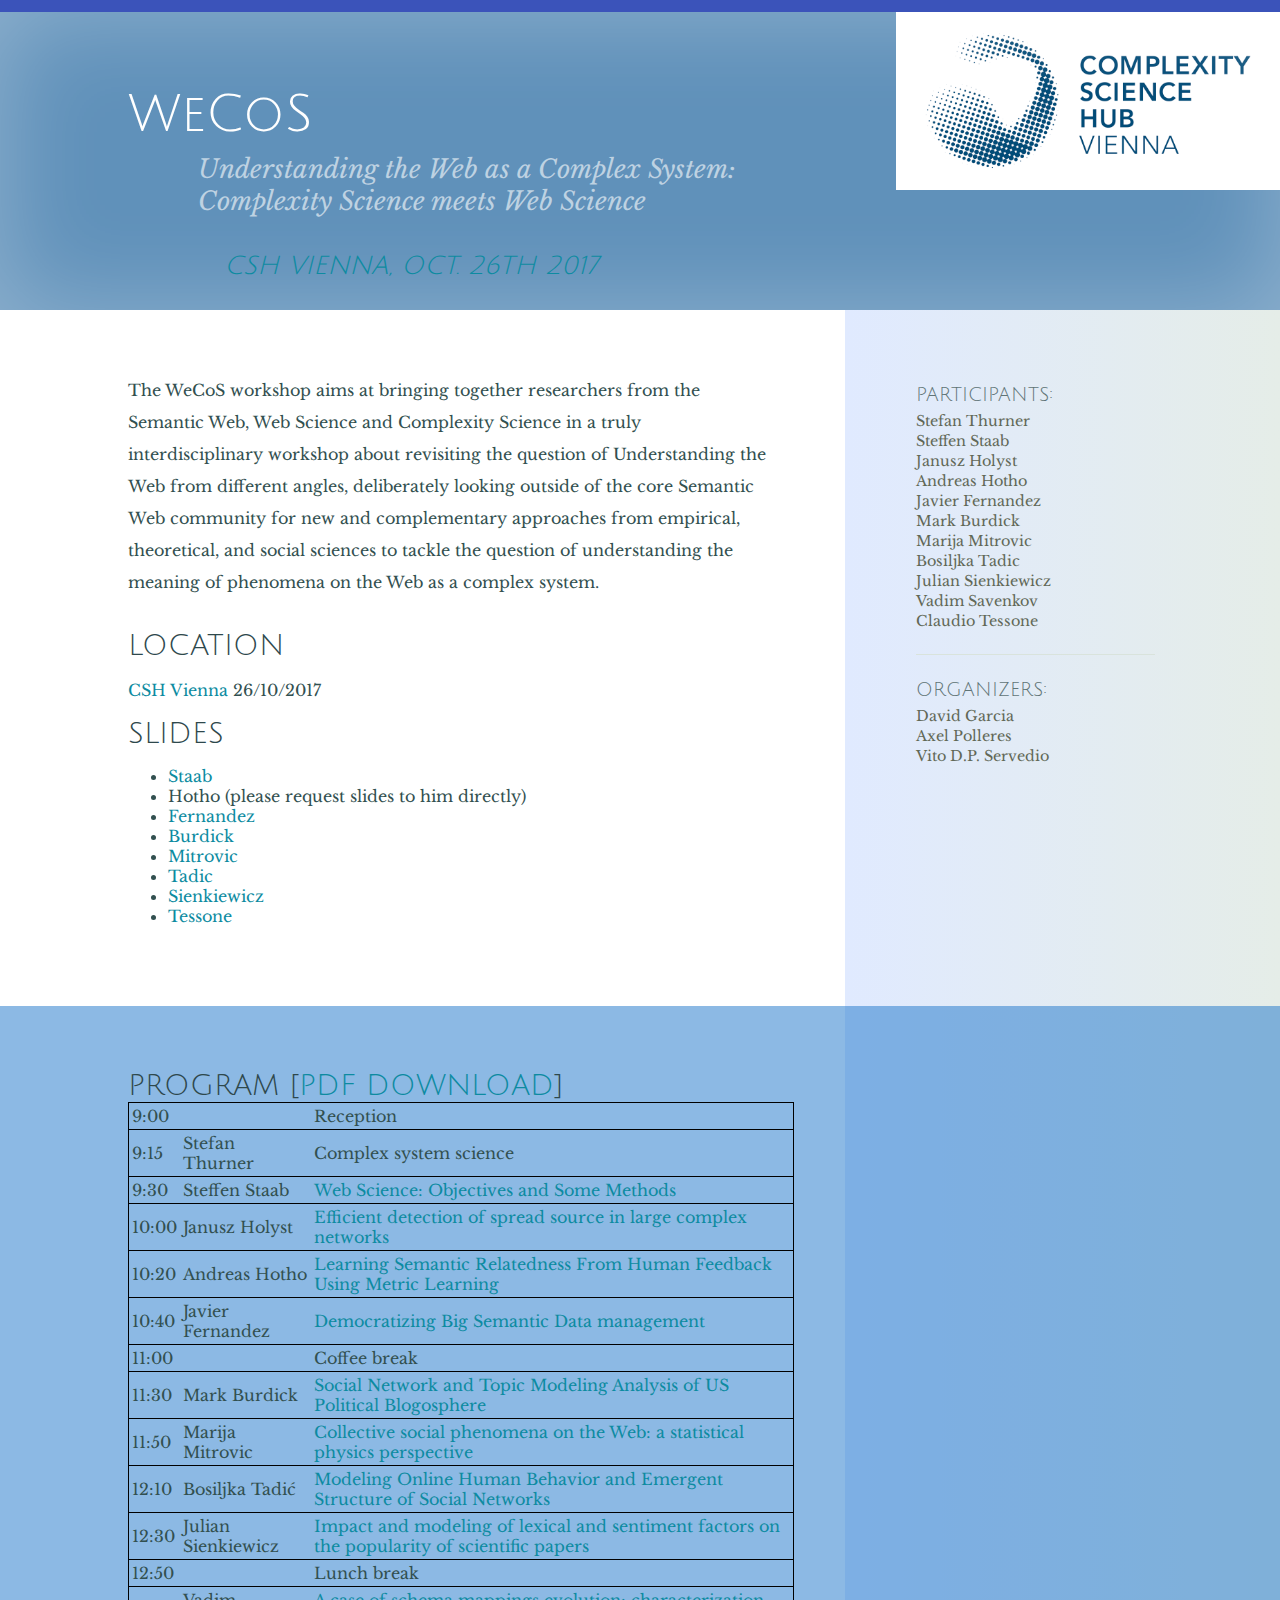
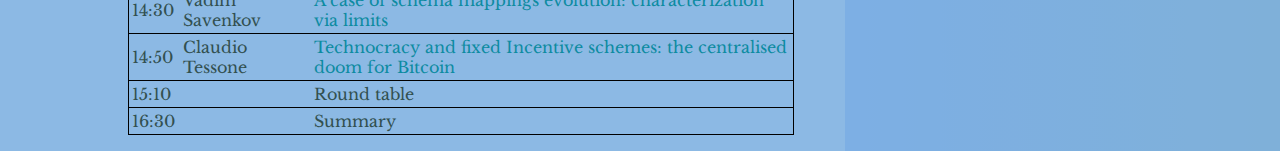
==== retreat21/index.html @ 507ca071 "initial retreat21 site template" ====
<!DOCTYPE html>
<html lang="en">
<head>
	<meta charset="utf-8">
	<title>WeCoS workshop</title>

	<link rel="stylesheet" media="screen" href="pippo.css">

	<meta name="viewport" content="width=device-width, initial-scale=1.0">
	<meta name="author" content="Vito DP Servedio" >
	<meta name="description" content="workshop website">
	<meta name="robots" content="all">


</head>

<!--

	And a few tips on building your CSS file:

	- use :first-child, :last-child and :nth-child to get at non-classed elements
	- use ::before and ::after to create pseudo-elements for extra styling
	- use multiple background images to apply as many as you need to any element
	- use the Kellum Method for image replacement, if still needed. http://goo.gl/GXxdI
	- don't rely on the extra divs at the bottom. Use ::before and ::after instead.

-->

<body id="css-zen-garden">
<div class="page-wrapper">

	<section class="intro" id="zen-intro">
		<header role="banner">
			<h1>WeCoS</h1>
			<h2>Understanding the Web as a Complex System:<br/>
			Complexity Science meets Web Science<br/><br/>
			<a href="http://csh.ac.at">CSH Vienna, Oct. 26th 2017</a>
			</h2>
		</header>

		<div class="summary" id="zen-summary" role="article">
			<p>The WeCoS workshop aims at bringing together researchers from the Semantic Web,
			Web Science and Complexity Science in a truly interdisciplinary workshop about revisiting the
			question of Understanding the Web from different angles, deliberately looking outside of the core
			Semantic Web community for new and complementary approaches from empirical, theoretical,
			and social sciences to tackle the question of understanding the meaning of phenomena on the Web
			as a complex system.</p>
		</div>

	</section>

	<div class="main supporting" id="zen-supporting" role="main">
		<div class="explanation" id="zen-explanation" role="article">
			<h3>Location</h3>
			<p>
					<a href="http://csh.ac.at/about/contact.php"> CSH Vienna</a>
					26/10/2017
			</p>
			<h3>SLIDES</h3>
			<ul>
				<li><a href="presentations/Staab.pptx">Staab</a></li>
				<li>Hotho (please request slides to him directly)</li>
				<li><a href="presentations/Fernandez.pdf">Fernandez</a></li>
				<li><a href="presentations/Burdick.pdf">Burdick</a></li>
				<li><a href="presentations/Mitrovic.pdf">Mitrovic</a></li>
				<li><a href="presentations/Tadic.pdf">Tadic</a></li>
				<li><a href="presentations/Sienkiewicz.pdf">Sienkiewicz</a></li>
				<li><a href="presentations/Tessone.pdf">Tessone</a></li>
			</ul>
		</div>

		<div class="participation" id="zen-participation" role="article">
			<h3>Program [<a href="./CSH WeCos17 Workshop.pages.pdf">pdf download</a>]</h3>

			<table>
				<tr>
						<td>9:00</td>
						<td></td>
						<td>Reception</td>
				</tr>
				<tr>
						<td>9:15</td>
						<td>Stefan Thurner</td>
						<td>Complex system science</td>
				</tr>
				<tr>
						<td>9:30</td>
						<td>Steffen Staab</td>
						<td>
							<a href="speakers.html#Staab">
										Web Science: Objectives and Some Methods
							</a>
						</td>
				</tr>
				<tr>
						<td>10:00</td>
						<td>Janusz Holyst</td>
						<td>
							<a href="speakers.html#Holyst">
										Efficient detection of spread source in large complex networks
							</a>
						</td>
				</tr>
				<tr>
						<td>10:20</td>
						<td>Andreas Hotho</td>
						<td>
							<a href="speakers.html#Hotho">
								Learning Semantic Relatedness From Human Feedback Using Metric Learning
							</a>
						</td>
				</tr>
				<tr>
						<td>10:40</td>
						<td>Javier Fernandez</td>
						<td>
							<a href="speakers.html#Fernandez">
							Democratizing Big Semantic Data management
							</a>
						</td>
				</tr>
				<tr>
						<td>11:00</td>
						<td></td>
						<td>
							Coffee break
						</td>
				</tr>
				<tr>
						<td>11:30</td>
						<td>Mark Burdick</td>
						<td>
							<a href="speakers.html#Burdick">
								Social Network and Topic Modeling Analysis of US Political Blogosphere
							</a>
						</td>
				</tr>
				<tr>
						<td>11:50</td>
						<td>Marija Mitrovic</td>
						<td>
							<a href="speakers.html#Mitrovic">
								Collective social phenomena on the Web: a statistical physics perspective
							</a>
						</td>
				</tr>
				<tr>
						<td>12:10</td>
						<td>Bosiljka Tadić</td>
						<td>
							<a href="speakers.html#Tadic">
								Modeling Online Human Behavior and Emergent Structure of Social Networks
							</a>
						</td>
				</tr>
				<tr>
						<td>12:30</td>
						<td>Julian Sienkiewicz</td>
						<td>
							<a href="speakers.html#Sienkiewicz">
								Impact and modeling of lexical and sentiment factors on the popularity of scientific papers
							</a>
						</td>
				</tr>
				<tr>
						<td>12:50</td>
						<td></td>
						<td>
							Lunch break
						</td>
				</tr>
				<tr>
						<td>14:30</td>
						<td>Vadim Savenkov</td>
						<td>
							<a href="speakers.html#Savenkov">
								A case of schema mappings evolution: characterization via limits
							</a>
						</td>
				</tr>
				<tr>
						<td>14:50</td>
						<td>Claudio Tessone</td>
						<td>
							<a href="speakers.html#Tessone">
								Technocracy and fixed Incentive schemes: the centralised doom for Bitcoin
							</a>
						</td>
				</tr>
				<tr>
						<td>15:10</td>
						<td></td>
						<td>
							Round table
						</td>
				</tr>
				<tr>
						<td>16:30</td>
						<td></td>
						<td>
							Summary
						</td>
				</tr>

			</table>

<!--
			<p>[tentative]</p>
			<p>9:00 show up</p>
			<p>9:15 Introduction </p>
			<p>9:30 [Keynote] Steffen Staab:
					<a href="speakers.html#Staab">
						Web Science: Objectives and Some Methods
					</a>
			</p>
			<p>10:00 Keynote 2</p>
			<p>10:30 Coffee break & discussion</p>
			<p>11:00 Javier Fernandez:
					<a href="speakers.html#Fernandez">
							Democratizing Big Semantic Data management
					</a>
			</p>
			<p>11:20 Andreas Hotho:
					<a href="speakers.html#Hotho">
							Learning Semantic Relatedness From Human Feedback Using Metric Learning
					</a>
			</p>
			<p>11:40 Mark Burdick:
					<a href="speakers.html#Burdick">
						Social Network and Topic Modeling Analysis of US Political Blogosphere
					</a>
			</p>
			<p>12:00 Marija Mitrovic:
					<a href="speakers.html#Mitrovic">
							Collective social phenomena on the Web: a statistical physics perspective
					</a>
			</p>
			<p>12:20 Bosiljka Tadić:
					<a href="speakers.html#Tadic">
							Modeling Online Human Behavior and Emergent Structure of Social Networks
					</a>
			</p>
			<p>12:40 Julian Sienkiewicz:
					<a href="speakers.html#Sienkiewicz">
							Impact and modeling of lexical and sentiment factors on the popularity of scientific papers
					</a>
			</p>
			<p> ??:?? Claudio Tessone:
					<a href="speakers.html#Tessone">
							Technocracy and fixed Incentive schemes: the centralised doom for Bitcoin
					</a>
			</p>
			<p>13:00 Lunch</p>
			<p>14:30 Round table</p>
			<p>15:30 Wrap up</p>
-->

		</div>

		<!-- <div class="benefits" id="zen-benefits" role="article">
			<h3>Benefits</h3>
			<p>bla bla.</p>
		</div>

		<div class="requirements" id="zen-requirements" role="article">
			<h3>Program</h3>
			<p>
			To be prepared soon
			</p>

			<p role="contentinfo">write someting very beautiful dsdsd  dsds  dsds  dsds  dsds  dsds  dsds .</p>
		</div>

		<footer>
					footer
		</footer>
-->
	</div>


	<aside class="sidebar" role="complementary">
		<div class="wrapper">

			<div class="design-selection" id="design-selection">
<!-- 				<h3 class="select">Select a Design:</h3>-->
				<nav role="navigation">
					<ul>
					<li>
						<a href="" class="design-name">Participants:</a>
							<a href="http://www.complex-systems.meduniwien.ac.at/people/sthurner/" class="designer-name">Stefan Thurner</a><br>
							<a href="https://userpages.uni-koblenz.de/~staab/" class="designer-name">Steffen Staab</a><br>
							<a href="http://www.if.pw.edu.pl/~jholyst/persen.php" class="designer-name">Janusz Holyst</a><br>
							<a href="http://www.dmir.uni-wuerzburg.de/staff/hotho/" class="designer-name">Andreas Hotho</a><br>
							<a href="https://www.wu.ac.at/en/infobiz/team/fernandez/" class="designer-name">Javier Fernandez</a><br>
							<a href="https://www.researchgate.net/profile/Mark_Burdick" class="designer-name">Mark Burdick</a><br>
							<a href="http://www.scl.rs/28-scl-members/members/449-marija-mitrovic" class="designer-name">Marija Mitrovic</a><br>
							<a href="http://www-f1.ijs.si/~tadic/" class="designer-name">Bosiljka Tadic</a><br>
							<a href="https://www.researchgate.net/profile/Julian_Sienkiewicz" class="designer-name">Julian Sienkiewicz</a><br>
							<a href="https://www.wu.ac.at/en/infobiz/team/savenkov/" class="designer-name">Vadim Savenkov</a><br>
							<a href="http://www.business.uzh.ch/en/professorships/networkscience/people/tessone.html" class="designer-name">Claudio Tessone</a><br>
					</li>
					<li>
						<a href="" class="design-name">Organizers:</a>
									<a href="https://www.sg.ethz.ch/team/people/dgarcia/" class="designer-name">David Garcia</a><br>
									<a href="https://www.wu.ac.at/infobiz/team/polleres/?login=0" class="designer-name">Axel Polleres</a><br>
									<a href="http://ketamine.phys.uniroma1.it/~servedio/" class="designer-name">Vito D.P. Servedio</a>
					</li>
				</ul>
				</nav>
			</div>


			<!-- <div class="zen-resources" id="zen-resources">
				<h3 class="resources">Resources:</h3>
				<ul>
					<li class="view-css">
						<a href="style.css" title="View the source CSS file of the currently-viewed design.">
							View This Design&#8217;s <abbr title="Cascading Style Sheets">CSS</abbr>						</a>
					</li>
					<li class="css-resources">
						<a href="http://www.mezzoblue.com/zengarden/resources/" title="Links to great sites with information on using CSS.">
							<abbr title="Cascading Style Sheets">CSS</abbr> Resources						</a>
					</li>
					<li class="zen-faq">
						<a href="http://www.mezzoblue.com/zengarden/faq/" title="A list of Frequently Asked Questions about the Zen Garden.">
							<abbr title="Frequently Asked Questions">FAQ</abbr>						</a>
					</li>
					<li class="zen-submit">
						<a href="http://www.mezzoblue.com/zengarden/submit/" title="Send in your own CSS file.">
							Submit a Design						</a>
					</li>
					<li class="zen-translations">
						<a href="http://www.mezzoblue.com/zengarden/translations/" title="View translated versions of this page.">
							Translations						</a>
					</li>
				</ul>
			</div> -->
		</div>
	</aside>


</div>

<!--

	These superfluous divs/spans were originally provided as catch-alls to add extra imagery.
	These days we have full ::before and ::after support, favour using those instead.
	These only remain for historical design compatibility. They might go away one day.

-->
<div class="extra1" role="presentation"></div><div class="extra2" role="presentation"></div><div class="extra3" role="presentation"></div>
<div class="extra4" role="presentation"></div><div class="extra5" role="presentation"></div><div class="extra6" role="presentation"></div>

</body>
</html>
---- retreat21/pippo.css ----
@import url(http://fonts.googleapis.com/css?family=Julius+Sans+One|Libre+Baskerville:400,400italic);/* base CSS */* {  -webkit-box-sizing: border-box; /* Safari/Chrome, other WebKit */  -moz-box-sizing: border-box;    /* Firefox, other Gecko */  box-sizing: border-box;         /* Opera/IE 8+ */}html, body {  padding: 0;  margin: 0;}body {  color: #325050;  background: #fff;  font-family: 'Libre Baskerville', sans-serif;  font-size: 70%;}
table {
   border: 1px solid black;
}
table {
	border-collapse: collapse;
}
th, td {
	padding: 3px;
	border-bottom: 1px solid #000;
}
tr:hover {background-color: #e0eaff}
a {  color: #0d8ba1;  -webkit-transition: all 0.25s ease-out;  -moz-transition: all 0.25s ease-out;  transition: all 0.25s ease-out;  text-decoration: none;}  a:visited {    color: #925952;  }  a:hover, a:focus {    color: #0599c2;    text-decoration: underline;  }abbr {  border: none;  text-transform: uppercase;  font-size: 0.9em;  letter-spacing: 0.01em;}header {  height: 230px;  padding: 20px 0 70px 0;  /* background: #6091ba 50% 0 url(CSH_Logo.png) no-repeat; /*old IE fallback */
  background: #6091ba url("CSH_Logo.png") no-repeat right top;
  background-size: 30%, auto, auto, cover;  /*background-attachment: fixed, fixed, fixed, scroll;  background-image: url(CSH_Logo.png);  background-position: right top, 0 0, -5px -25px, 0 50%;  background-repeat: no-repeat;  background-size: 30%, auto, auto, cover;  text-align: left;
  */}	
	h1, h2 {  padding: 0 0;  margin: 0;  color: #fff;  font-weight: normal;}h1 {  padding-top: 0;  padding-bottom: 5px;
  padding-left: 15px;  border-bottom: none;  font-family: 'Julius Sans One', sans-serif;  font-size: 3.2em;  /* text-transform: uppercase; */}/* h1::before {  display: inline-block;  position: relative;  top: 20px;  content: "";  width: 80px;  height: 80px;  margin: -20px 20px 0 0;  background: url(enso.svg);  background-repeat: no-repeat;  background-size: 100%;  opacity: 0.6;}
*/h2 {  display: block;  padding-top: 5px;  padding-bottom: 30px;
  padding-left: 30px;  border-top: none;  color: rgba(255,255,255,0.6);  font-size: 1.6em;  font-style: italic;}/* h2::before {  content: " ";  padding: 50px;}
*/h3 {  margin: 2em 0 0 0;  color: #2e484c;  font-family: 'Julius Sans One', sans-serif;  font-size: 1.8em;  font-weight: normal;  text-transform: uppercase;}p {  margin: 0.75em 0;  line-height: 2;}.page-wrapper {  position: relative;}.summary, .preamble {  width: 80%;  margin: 0 auto;}.supporting h3, .supporting p {  width: 80%;  margin-left: auto;  margin-right: auto;}.summary {  padding-top: 2em;}/* intro block links -- download HTML/CSS */.intro a, .intro a:visited {  /*position: relative;*/  display: inline-block;  padding: 1px 10px 1px 32px;  margin: -1px -10px -1px -6px;  -webkit-border-radius: 1px;  -moz-border-radius: 1px;  border-radius: 1px;  /*color: #cc9999;*/  font-family: 'Julius Sans One', sans-serif;  text-transform: uppercase;}.intro a:hover, .intro a:focus {  z-index: 2;  color: #fff;  background: #4071ba;  text-decoration: none;}/*
.intro a::before {  display: inline-block;  position: absolute;  top: 6px;  left: 8px;  padding: 2px;  color: #a9b995;  background: #d9e1cd;  -webkit-border-radius: 2px;  -moz-border-radius: 2px;  -o-border-radius: 2px;  content: "D";  font-size: 16px;  text-indent: 0;  / * icomoon.io defaults * /  font-family: 'verdemoderna';  speak: none;  font-weight: normal;  font-variant: normal;  text-transform: none;  line-height: 1;  -webkit-font-smoothing: antialiased;  -webkit-transition: all 0.25s ease-out;  -moz-transition: all 0.25s ease-out;  transition: all 0.25s ease-out;}
*/
  .intro a:hover::before {    color: #fff;    background: #357d93;  }/* coloured cutoff */div.participation, div.benefits {  background-attachment: scroll, scroll, fixed;  background-color: rgba(26, 116, 202, 0.5);  /*background-image: url(contours-opaque.png), url(gridlines-opaque.png), url(bamboo.png);*/  background-repeat: repeat, repeat, no-repeat;  background-size: auto, auto, cover;}/* extra padding at the cutoffs */div.participation {  padding: 3em 0;  margin-top: 3em;}div.benefits {  padding-bottom: 3em;  margin-bottom: 3em;}div.participation h3, div.benefits h3 {  margin-top: 0;}div.participation p, div.benefits p {  margin-bottom: 0;}/* sidebar base styles */.sidebar {  background: #e0eaff;}.sidebar h3 {  display: none;}.sidebar a {  color: #607476;  text-decoration: none;}  .sidebar a:hover, .sidebar a:focus {    color: #49968e;  }.sidebar ul {  padding: 0;  margin: 0;  list-style: none;  overflow: hidden;}/* shared sidebar styling */.design-selection ul, .zen-resources ul {  margin: 0;}.design-selection li, .zen-resources li {  float: left;  width: 50%;  padding: 1.5em 10%;  border-top: solid 1px #d9e3dc;  color: #c0cac3;  font-style: italic;}

  .design-selection li:hover, .design-selection li:focus {    background: -moz-linear-gradient(left,  rgba(255,255,255,0) 0%, rgba(255,255,255,0.5) 50%, rgba(255,255,255,0) 100%);  /* FF3.6+  */    background: -webkit-gradient(linear, left top, right top, color-stop(0%,rgba(255,255,255,0)), color-stop(50%,rgba(255,255,255,0.5)), color-stop(100%,rgba(255,255,255,0))); /* Chrome,Safari4+ */     background: -webkit-linear-gradient(left,  rgba(255,255,255,0) 0%, rgba(255,255,255,0.5) 50%, rgba(255,255,255,0) 100%); /* Chrome10+,Safari5.1+ */     background: -o-linear-gradient(left,  rgba(255,255,255,0) 0%, rgba(255,255,255,0.5) 50%, rgba(255,255,255,0) 100%); /* Opera 11.10+ */     background: -ms-linear-gradient(left,  rgba(255,255,255,0) 0%, rgba(255,255,255,0.5) 50%, rgba(255,255,255,0) 100%); /* IE10+ */     background: linear-gradient(to right,  rgba(255,255,255,0) 0%, rgba(255,255,255,0.5) 50%, rgba(255,255,255,0) 100%); /* W3C */  }.design-selection li:nth-child(2n+1), .zen-resources li:nth-child(2n+1) {  clear: left;}
.design-selection .design-name, .zen-resources a, li.viewall a {  display: block;  margin-bottom: 0.25em;  font-family: 'Julius Sans One', sans-serif;  font-size: 1.2em;  font-style: normal;  text-transform: uppercase;}/* select a design */.design-selection h3 {  display: inline;}.design-selection .designer-name {  color: #616857;  font-size: 0.9em;  font-style: normal;}
/* archives navigation */.design-archives {  position: absolute;  top: 160px;  right: 0;  width: 100%;  height: 70px;  background: rgba(255,255,255,0.2);}.design-archives h3 {  display: none;}.design-archives ul {  margin: 0;}.design-archives li {  position: absolute;  top: 0;  padding: 0;  margin: 0;  border: none;  list-style: none;}.design-archives li.viewall {  top: 0;  left: 0;  width: 100%;  padding: 0 71px;  line-height: 50px;}.previous, .next {  left: 0;  z-index: 3;}.next {  left: auto;  right: 0;}.design-archives a, .design-archives a:visited {  color: rgba(255, 255, 255, 0.65);}.design-archives a:hover, .design-archives a:focus {  color: #fff;}.design-archives .previous a, .design-archives .next a {  display: block;  overflow: hidden;  width: 70px;  height: 70px;  text-indent: 100%;  text-decoration: none;  white-space: nowrap;}.design-archives .viewall a {  z-index: 2;  width: 100%;  min-height: 70px;  padding: 12px 0 0 0;  text-align: center;}.design-archives a::before {  position: absolute;  left: 0;  width: 70px;  height: 70px;  text-align: center;  text-indent: 0;  font-size: 44px;  /* icomoon.io defaults */  font-family: 'verdemoderna';  speak: none;  font-weight: normal;  font-variant: normal;  text-transform: none;  line-height: 70px;  -webkit-font-smoothing: antialiased;}.design-archives .viewall a:hover, .design-archives .viewall a:focus, .design-archives .viewall a:active,.design-archives a:hover::before, .design-archives a:focus::before, .design-archives a:active::before {  background-color: rgba(255,255,255,0.25);  box-shadow: inset 0 0 10px rgba(255,255,255,0.1);}.design-archives .previous a::before {  content: "<";}.design-archives .next a::before {  content: ">";}/* resources */.zen-resources {  overflow: hidden;  background-color: rgba(138,188,159,0.5);  background-image: url(bamboo.png);}.zen-resources li {  border-top: solid 1px #a0b9ad;  font-style: normal;}.zen-resources li:last-child {  float: none;  width: auto;  border-bottom: solid 1px #a0b9ad;}/* busting out the credits block */.requirements p:nth-child(5) {  padding-bottom: 2em;}.supporting .requirements {  float: none;  clear: both;  width: 100%;  padding-left: 0;  padding-right: 0;}.supporting .requirements a {  text-decoration: none;}  .supporting .requirements a:hover, .supporting .requirements a:focus {    text-decoration: underline;  }.supporting .requirements h3 {  padding-top: 0;}.requirements p:last-child {  width: auto;  padding: 1em 12%;  margin: 0;  color: rgba(255, 255, 255, 0.4);  background: #3e5d67;  background-attachment: fixed, fixed, fixed, scroll;  /*background-image: url(contours.png), url(gridlines.png), url(noise.png), url(koi.jpg);*/  background-position: 0 0, -5px -25px, 0 0, 0 50%;  background-repeat: repeat, repeat, repeat, no-repeat;  background-size: auto, auto, auto, cover;  font-size: 2em;  font-style: italic;  text-align: center;}.requirements p:last-child a {  color: rgba(255, 255, 255, 0.7);  font-style: normal;}/* main footer */footer {  clear: both;  padding: 3em 10%;  color: #fff;  background: #134347;  text-align: center;}footer a {  display: inline-block;  overflow: hidden;  width: 40px;  height: 40px;  padding: 40px 0 0 0;  margin: 0 0.5em;  position: relative;  color: rgba(255, 255, 255, 0.5);  -webkit-transition: color 0.25s ease-out, box-shadow 0.25s ease-out;  -moz-transition: color 0.25s ease-out, box-shadow 0.25s ease-out;  transition: color 0.25s ease-out, box-shadow 0.25s ease-out;}footer a:hover, footer a:focus {  color: rgba(255, 255, 255, 0.3);  text-decoration: none;}footer a:visited {  color: rgba(255, 255, 255, 0.2);}footer a::before {  display: block;  position: absolute;  top: 3px;  left: 0;  overflow: visible;  font-size: 36px;  text-indent: 0;  /* icomoon.io defaults */  font-family: 'verdemoderna';  speak: none;  font-weight: normal;  font-variant: normal;  text-transform: none;  line-height: 1;  -webkit-font-smoothing: antialiased;}  footer a.zen-validate-html::before {content: "5";}  footer a.zen-validate-html:hover::before, footer a.zen-validate-html:focus::before {content: "%";}  footer a.zen-validate-css::before {content: "3";}  footer a.zen-validate-css:hover::before, footer a.zen-validate-css:focus::before {content: "#";}  footer a.zen-license::before {content: "c";}  footer a.zen-license:hover::before, footer a.zen-license:focus::before {content: "C";}  footer a.zen-accessibility::before {content: "a";}  footer a.zen-accessibility:hover::before, footer a.zen-accessibility:focus::before {content: "A";}  footer a.zen-github::before {content: "g";}  footer a.zen-github:hover::before, footer a.zen-github:focus::before {content: "G";}/* low-res CSS *//* high-res CSS */@media only screen and (min-width: 800px) {  body {    background: #ffffff;    background: -moz-linear-gradient(left,  #ffffff 0%, #ffffff 66%, #e0eaff 66%, #e0eaff 100%);    background: -webkit-gradient(linear, left top, right top, color-stop(0%,#ffffff), color-stop(66%,#ffffff), color-stop(66%,#e0eaff), color-stop(100%,#e5ede8));    background: -webkit-linear-gradient(left,  #ffffff 0%,#ffffff 66%,#e0eaff 66%,#e5ede8 100%);    background: -o-linear-gradient(left,  #ffffff 0%,#ffffff 66%,#e0eaff 66%,#e5ede8 100%);    background: -ms-linear-gradient(left,  #ffffff 0%,#ffffff 66%,#e0eaff 66%,#e5ede8 100%);    background: linear-gradient(to right,  #ffffff 0%,#ffffff 66%,#e0eaff 66%,#e5ede8 100%);    font-size: 100%;  }  header {    width: 100%;    height: 310px;    padding: 0 10%;    border-top: solid 12px rgba(50, 67, 186, 0.8);    box-shadow: inset 0 0 100px rgba(255, 255, 255, 0.3);    vertical-align: middle;    text-align: left;  }  /* header::before, header::after {    display: block;    content: " ";    position: absolute;    z-index: 3;    top: 9px;    left: 0;    width: 100%;    height: 7px;    background: rgba(0, 39, 43, 0.2);  }  header::after {    top: 306px;    height: 4px;    background: rgba(0, 39, 43, 0.075);  }
  */  
  h1 {    display: inline-block;    position: relative;    margin: 15px 0 0 0;    padding: 60px 0 5px 0;  }/*
  h1::before {    display: inline-block;    position: relative;    top: 65px;    content: "";    width: 125px;    height: 125px;    margin: -65px 40px 0 0;    background: url(enso.svg);    background-size: 100%;    opacity: 0.6;    -webkit-animation: koan 36000s infinite alternate;    -moz-animation: koan 36000s infinite alternate;    animation: koan 36000s infinite alternate;  }*/
  h2 {    display: block;    margin: 0;    padding: 5px 0 60px 70px;  }  p {    font-size: 1em;  }  /* main layout blocks */  nav, .supporting {    display: inline;  }  .summary, .preamble, .supporting div, .requirements h3, .requirements p {    float: left;    clear: left;    width: 66%;    padding: 1em 5% 1em 10%;  }  .explanation h3, .explanation p,  .participation h3, .participation p,  .benefits h3, .benefits p {    width: 100%;  }  .summary {    padding-top: 3.25em;  }  .requirements h3, .requirements p {    margin: 0;    padding-bottom: 0;  }  /* coloured cutoff */  div.participation, div.benefits {    width: 100%;    padding-left: 10%;    padding-right: 38%;    margin: 0;  }  /* extra padding at the cutoffs */  div.participation, div.requirements {    padding-top: 4em;  }  div.explanation, div.benefits {    padding-bottom: 4em;  }  .requirements p:nth-child(5) {    padding-bottom: 4em;  }  .intro h3, .supporting h3 {    margin-top: 0;  }  .intro p:last-child, .supporting p:last-child {    margin-bottom: 0;  }  .requirements p:last-child {    padding-bottom: 3em;    padding-top: 3em;    box-shadow: inset 0 0 100px rgba(255, 255, 255, 0.3);  }  /* sidebar styling */  .design-selection, .zen-resources {    position: absolute;    top: 360px;    right: 0;    width: 33.3%;    padding: 0 0 20px 0;    margin: 0;    overflow: visible;    background: transparent;  }
    .sidebar li {    float: none;    width: auto;    padding-left: 0;    padding-right: 0;    margin: 0 29.4% 0 14.7%; /* 0 10% 0 5% of total width */  }  /* select a design */  .design-selection li:first-child {    border-top: 0;  }  .design-selection li:hover, .design-selection li:focus {    background: none;  }  /* archives navigation */  .design-archives {    position: absolute;    z-index: 2;    top: 0;    left: 0;    width: 100%;    height: 310px;    background: -moz-linear-gradient(left,  rgba(255,255,255,0) 0%, rgba(255,255,255,0) 66%, rgba(0,0,0,0.2) 66%, rgba(33,84,95,0.3) 100%); /* FF3.6+ */    background: -webkit-gradient(linear, left top, right top, color-stop(0%,rgba(255,255,255,0)), color-stop(66%,rgba(255,255,255,0)), color-stop(66%,rgba(33,84,95,0.3)), color-stop(100%,rgba(33,84,95,0))); /* Chrome,Safari4+ */    background: -webkit-linear-gradient(left,  rgba(255,255,255,0) 0%,rgba(255,255,255,0) 66%,rgba(33,84,95,0.3) 66%,rgba(33,84,95,0) 100%); /* Chrome10+,Safari5.1+ */    background: -o-linear-gradient(left,  rgba(255,255,255,0) 0%,rgba(255,255,255,0) 66%,rgba(33,84,95,0.3) 66%,rgba(33,84,95,0) 100%); /* Opera 11.10+ */    background: -ms-linear-gradient(left,  rgba(255,255,255,0) 0%,rgba(255,255,255,0) 66%,rgba(33,84,95,0.3) 66%,rgba(33,84,95,0) 100%); /* IE10+ */    background: linear-gradient(to right,  rgba(255,255,255,0) 0%,rgba(255,255,255,0) 66%,rgba(33,84,95,0.3) 66%,rgba(33,84,95,0) 100%); /* W3C */  }  .design-archives nav {    display: block;    position: absolute;    right: 1%;    top: 120px;    width: 32%;  }  .design-archives li {    margin: 0;  }  .design-archives .viewall a, .design-archives a::before {    background: rgba(255,255,255,0.1);    text-decoration: none;  }  .design-archives .viewall a:hover, .design-archives a:hover::before {    background-color: rgba(255,255,255,0.2);  }  /* resources navigation */  .zen-resources {    position: absolute;    top: 1310px;    right: 0;    width: 34%;    background: transparent;  }  .zen-resources h3 {    display: none;  }  .zen-resources ul {    width: 55.9%;    margin: 0 29.4% 0 14.7%;  }  .zen-resources li {    padding: 1.5em 0 1.25em 0;    margin: 0;  }}@media only screen and (min-width: 1150px) {  /* page footer */  footer a {    width: 76px;    height: 76px;    padding: 76px 0 0 0;    margin: 0 3em;  }  footer a::before {    font-size: 72px;  }}/*  Okay, look, I feel rather awful about this. But due to source order it  seems like the only way to pull off the separated sidebar. Perhaps  flexbox is the way forward here, once the syntax settles down a bit.*/@media only screen and (min-width: 1120px) {.zen-resources {top: 1490px;}}@media only screen and (min-width: 1240px) {.zen-resources {top: 1460px;}}@media only screen and (min-width: 1260px) {.zen-resources {top: 1420px;}}@media only screen and (min-width: 1320px) {.zen-resources {top: 1390px;}}@media only screen and (min-width: 1370px) {.zen-resources {top: 1360px;}}@media only screen and (min-width: 1520px) {.zen-resources {top: 1330px;}}@media only screen and (min-width: 1812px) {.zen-resources {top: 1300px;}}@media only screen and (min-width: 1848px) {.zen-resources {top: 1270px;}}@media only screen and (min-width: 2015px) {.zen-resources {top: 1240px;}}@media only screen and (min-width: 2115px) {.zen-resources {top: 1210px;}}@media only screen and (min-width: 2400px) {/* you're kidding, right? */}@-webkit-keyframes koan {    from {      -webkit-transform: scale(1);    opacity: 1;    }    to {      -webkit-transform: scale(3);    opacity: 0;    }}@-moz-keyframes koan {    from {      -moz-transform: scale(1);    opacity: 1;    }    to {      -moz-transform: scale(3);    opacity: 0;    }}@keyframes koan {    from {      transform: scale(1);    opacity: 1;    }    to {      transform: scale(3);    opacity: 0;    }}/* high-DPI adjustments */@media    (min--moz-device-pixel-ratio: 1.5),    (-o-min-device-pixel-ratio: 3 / 2),    (-webkit-min-device-pixel-ratio: 1.5),    (min-device-pixel-ratio: 1.5),    (min-resolution: 1.5dppx) {    header {        /*background-image: url(contours@2x.png), url(noise.png), url(gridlines.png), url(huntington.jpg);*/        background-size: 30% auto, auto, auto, cover;    }    .requirements p:last-child {        /*background-image: url(contours@2x.png), url(gridlines.png), url(noise.png), url(koi.jpg);*/        background-size: 30% auto, auto, auto, cover;    }    /*        This shouldn't be necessary, but it is. Due to differences in how        Chrome calculates gradients and % widths / padding, the archives        spill out of the visual container at some screen sizes.    */    .design-archives nav {        right: 3%;        width: 29%;    }}/* icon fonts */@font-face {	font-family: 'verdemoderna';	src:url('verdemoderna.eot');	src:url('verdemoderna.eot?#iefix') format('embedded-opentype'),		url('verdemoderna.woff') format('woff'),		url('verdemoderna.ttf') format('truetype'),		url('verdemoderna.svg#verdemoderna') format('svg');	font-weight: normal;	font-style: normal;}                                                                                                               /* 1000 lines?! */
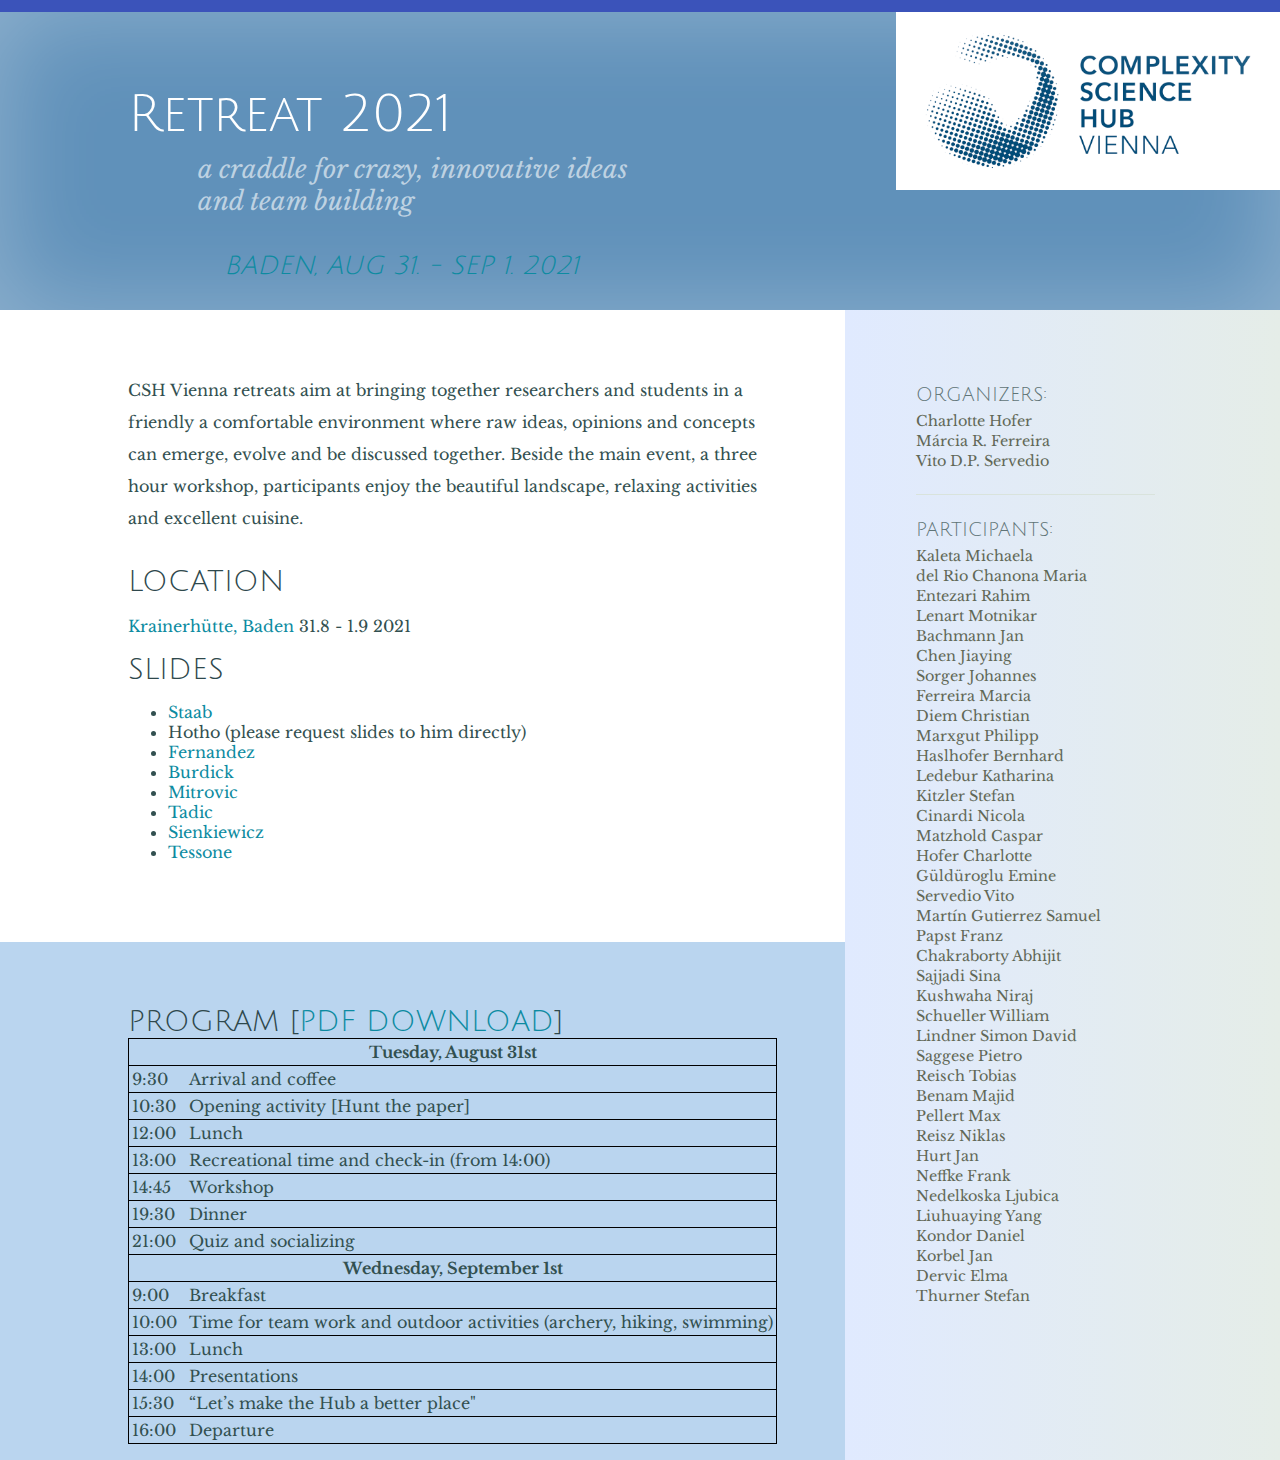
==== commit 48f4cf81: "first viewable draft" ====
--- a/retreat21/index.html
+++ b/retreat21/index.html
@@ -2,7 +2,7 @@
 <html lang="en">
 <head>
 	<meta charset="utf-8">
-	<title>WeCoS workshop</title>
+	<title>CSH Vienna retreat 2021</title>
 
 	<link rel="stylesheet" media="screen" href="pippo.css">
 
@@ -31,20 +31,20 @@
 
 	<section class="intro" id="zen-intro">
 		<header role="banner">
-			<h1>WeCoS</h1>
-			<h2>Understanding the Web as a Complex System:<br/>
-			Complexity Science meets Web Science<br/><br/>
-			<a href="http://csh.ac.at">CSH Vienna, Oct. 26th 2017</a>
+			<h1>Retreat 2021</h1>
+			<h2>a craddle for crazy, innovative ideas<br/>
+			and team building<br/><br/>
+			<a href="https://www.krainerhuette.at/en/">Baden, Aug 31. - Sep 1. 2021</a>
 			</h2>
 		</header>
 
 		<div class="summary" id="zen-summary" role="article">
-			<p>The WeCoS workshop aims at bringing together researchers from the Semantic Web,
-			Web Science and Complexity Science in a truly interdisciplinary workshop about revisiting the
-			question of Understanding the Web from different angles, deliberately looking outside of the core
-			Semantic Web community for new and complementary approaches from empirical, theoretical,
-			and social sciences to tackle the question of understanding the meaning of phenomena on the Web
-			as a complex system.</p>
+			<p>
+				CSH Vienna retreats aim at bringing together researchers and students in a friendly a comfortable
+				environment where raw ideas, opinions and concepts can emerge, evolve and be discussed together.
+				Beside the main event, a three hour workshop, participants enjoy the beautiful landscape,
+				relaxing activities and excellent cuisine.
+			</p>
 		</div>
 
 	</section>
@@ -53,8 +53,8 @@
 		<div class="explanation" id="zen-explanation" role="article">
 			<h3>Location</h3>
 			<p>
-					<a href="http://csh.ac.at/about/contact.php"> CSH Vienna</a>
-					26/10/2017
+					<a href="https://www.krainerhuette.at/en/contact/arrival-krainerhuette/"> Krainerhütte, Baden</a>
+					31.8 - 1.9 2021
 			</p>
 			<h3>SLIDES</h3>
 			<ul>
@@ -70,190 +70,102 @@
 		</div>
 
 		<div class="participation" id="zen-participation" role="article">
-			<h3>Program [<a href="./CSH WeCos17 Workshop.pages.pdf">pdf download</a>]</h3>
+			<h3>Program [<a href="./CSH retreat_agenda.pdf">pdf download</a>]</h3>
 
 			<table>
+				<tr><th colspan="3">Tuesday, August 31st</th></tr>
+				<tr>
+						<td>9:30</td>
+						<td></td>
+						<td>Arrival and coffee</td>
+				</tr>
+				<tr>
+						<td>10:30</td>
+						<td></td>
+						<td>Opening activity [Hunt the paper]</td>
+				</tr>
+				<tr>
+						<td>12:00</td>
+						<td></td>
+						<td>
+							Lunch
+						</td>
+				</tr>
+				<tr>
+						<td>13:00</td>
+						<td></td>
+						<td>
+							Recreational time and check-in (from 14:00)
+						</td>
+				</tr>
+				<tr>
+						<td>14:45</td>
+						<td></td>
+						<td>
+							Workshop
+						</td>
+				</tr>
+				<tr>
+						<td>19:30</td>
+						<td></td>
+						<td>
+							Dinner
+						</td>
+				</tr>
+				<tr>
+						<td>21:00</td>
+						<td></td>
+						<td>
+							Quiz and socializing
+						</td>
+				</tr>
+				<tr><th colspan="3">Wednesday, September 1st</th></tr>
 				<tr>
 						<td>9:00</td>
 						<td></td>
-						<td>Reception</td>
-				</tr>
-				<tr>
-						<td>9:15</td>
-						<td>Stefan Thurner</td>
-						<td>Complex system science</td>
-				</tr>
-				<tr>
-						<td>9:30</td>
-						<td>Steffen Staab</td>
-						<td>
-							<a href="speakers.html#Staab">
-										Web Science: Objectives and Some Methods
-							</a>
+						<td>
+							Breakfast
 						</td>
 				</tr>
 				<tr>
 						<td>10:00</td>
-						<td>Janusz Holyst</td>
-						<td>
-							<a href="speakers.html#Holyst">
-										Efficient detection of spread source in large complex networks
-							</a>
-						</td>
-				</tr>
-				<tr>
-						<td>10:20</td>
-						<td>Andreas Hotho</td>
-						<td>
-							<a href="speakers.html#Hotho">
-								Learning Semantic Relatedness From Human Feedback Using Metric Learning
-							</a>
-						</td>
-				</tr>
-				<tr>
-						<td>10:40</td>
-						<td>Javier Fernandez</td>
-						<td>
-							<a href="speakers.html#Fernandez">
-							Democratizing Big Semantic Data management
-							</a>
-						</td>
-				</tr>
-				<tr>
-						<td>11:00</td>
-						<td></td>
-						<td>
-							Coffee break
-						</td>
-				</tr>
-				<tr>
-						<td>11:30</td>
-						<td>Mark Burdick</td>
-						<td>
-							<a href="speakers.html#Burdick">
-								Social Network and Topic Modeling Analysis of US Political Blogosphere
-							</a>
-						</td>
-				</tr>
-				<tr>
-						<td>11:50</td>
-						<td>Marija Mitrovic</td>
-						<td>
-							<a href="speakers.html#Mitrovic">
-								Collective social phenomena on the Web: a statistical physics perspective
-							</a>
-						</td>
-				</tr>
-				<tr>
-						<td>12:10</td>
-						<td>Bosiljka Tadić</td>
-						<td>
-							<a href="speakers.html#Tadic">
-								Modeling Online Human Behavior and Emergent Structure of Social Networks
-							</a>
-						</td>
-				</tr>
-				<tr>
-						<td>12:30</td>
-						<td>Julian Sienkiewicz</td>
-						<td>
-							<a href="speakers.html#Sienkiewicz">
-								Impact and modeling of lexical and sentiment factors on the popularity of scientific papers
-							</a>
-						</td>
-				</tr>
-				<tr>
-						<td>12:50</td>
-						<td></td>
-						<td>
-							Lunch break
-						</td>
-				</tr>
-				<tr>
-						<td>14:30</td>
-						<td>Vadim Savenkov</td>
-						<td>
-							<a href="speakers.html#Savenkov">
-								A case of schema mappings evolution: characterization via limits
-							</a>
-						</td>
-				</tr>
-				<tr>
-						<td>14:50</td>
-						<td>Claudio Tessone</td>
-						<td>
-							<a href="speakers.html#Tessone">
-								Technocracy and fixed Incentive schemes: the centralised doom for Bitcoin
-							</a>
-						</td>
-				</tr>
-				<tr>
-						<td>15:10</td>
-						<td></td>
-						<td>
-							Round table
-						</td>
-				</tr>
-				<tr>
-						<td>16:30</td>
-						<td></td>
-						<td>
-							Summary
-						</td>
-				</tr>
+						<td></td>
+						<td>
+							Time for team work and outdoor activities (archery, hiking, swimming)
+						</td>
+				</tr>
+				<tr>
+						<td>13:00</td>
+						<td></td>
+						<td>
+							Lunch
+						</td>
+				</tr>
+				<tr>
+						<td>14:00</td>
+						<td></td>
+						<td>
+							Presentations
+						</td>
+				</tr>
+
+				<tr>
+						<td>15:30</td>
+						<td></td>
+						<td>
+							“Let’s make the Hub a better place"
+						</td>
+				</tr>
+				<tr>
+						<td>16:00</td>
+						<td></td>
+						<td>
+							Departure
+						</td>
+				</tr>
+
 
 			</table>
-
-<!--
-			<p>[tentative]</p>
-			<p>9:00 show up</p>
-			<p>9:15 Introduction </p>
-			<p>9:30 [Keynote] Steffen Staab:
-					<a href="speakers.html#Staab">
-						Web Science: Objectives and Some Methods
-					</a>
-			</p>
-			<p>10:00 Keynote 2</p>
-			<p>10:30 Coffee break & discussion</p>
-			<p>11:00 Javier Fernandez:
-					<a href="speakers.html#Fernandez">
-							Democratizing Big Semantic Data management
-					</a>
-			</p>
-			<p>11:20 Andreas Hotho:
-					<a href="speakers.html#Hotho">
-							Learning Semantic Relatedness From Human Feedback Using Metric Learning
-					</a>
-			</p>
-			<p>11:40 Mark Burdick:
-					<a href="speakers.html#Burdick">
-						Social Network and Topic Modeling Analysis of US Political Blogosphere
-					</a>
-			</p>
-			<p>12:00 Marija Mitrovic:
-					<a href="speakers.html#Mitrovic">
-							Collective social phenomena on the Web: a statistical physics perspective
-					</a>
-			</p>
-			<p>12:20 Bosiljka Tadić:
-					<a href="speakers.html#Tadic">
-							Modeling Online Human Behavior and Emergent Structure of Social Networks
-					</a>
-			</p>
-			<p>12:40 Julian Sienkiewicz:
-					<a href="speakers.html#Sienkiewicz">
-							Impact and modeling of lexical and sentiment factors on the popularity of scientific papers
-					</a>
-			</p>
-			<p> ??:?? Claudio Tessone:
-					<a href="speakers.html#Tessone">
-							Technocracy and fixed Incentive schemes: the centralised doom for Bitcoin
-					</a>
-			</p>
-			<p>13:00 Lunch</p>
-			<p>14:30 Round table</p>
-			<p>15:30 Wrap up</p>
--->
 
 		</div>
 
@@ -285,25 +197,53 @@
 <!-- 				<h3 class="select">Select a Design:</h3>-->
 				<nav role="navigation">
 					<ul>
+						<li>
+							<a href="" class="design-name">Organizers:</a>
+							<a href="https://www.csh.ac.at/researcher/charlotte-hofer/" class="designer-name">Charlotte Hofer</a><br>
+							<a href="https://www.csh.ac.at/researcher/marcia-ferreira/" class="designer-name">Márcia R. Ferreira</a><br>
+							<a href="https://www.csh.ac.at/researcher/vito-d-p-servedio/" class="designer-name">Vito D.P. Servedio</a>
+						</li>
 					<li>
 						<a href="" class="design-name">Participants:</a>
-							<a href="http://www.complex-systems.meduniwien.ac.at/people/sthurner/" class="designer-name">Stefan Thurner</a><br>
-							<a href="https://userpages.uni-koblenz.de/~staab/" class="designer-name">Steffen Staab</a><br>
-							<a href="http://www.if.pw.edu.pl/~jholyst/persen.php" class="designer-name">Janusz Holyst</a><br>
-							<a href="http://www.dmir.uni-wuerzburg.de/staff/hotho/" class="designer-name">Andreas Hotho</a><br>
-							<a href="https://www.wu.ac.at/en/infobiz/team/fernandez/" class="designer-name">Javier Fernandez</a><br>
-							<a href="https://www.researchgate.net/profile/Mark_Burdick" class="designer-name">Mark Burdick</a><br>
-							<a href="http://www.scl.rs/28-scl-members/members/449-marija-mitrovic" class="designer-name">Marija Mitrovic</a><br>
-							<a href="http://www-f1.ijs.si/~tadic/" class="designer-name">Bosiljka Tadic</a><br>
-							<a href="https://www.researchgate.net/profile/Julian_Sienkiewicz" class="designer-name">Julian Sienkiewicz</a><br>
-							<a href="https://www.wu.ac.at/en/infobiz/team/savenkov/" class="designer-name">Vadim Savenkov</a><br>
-							<a href="http://www.business.uzh.ch/en/professorships/networkscience/people/tessone.html" class="designer-name">Claudio Tessone</a><br>
-					</li>
-					<li>
-						<a href="" class="design-name">Organizers:</a>
-									<a href="https://www.sg.ethz.ch/team/people/dgarcia/" class="designer-name">David Garcia</a><br>
-									<a href="https://www.wu.ac.at/infobiz/team/polleres/?login=0" class="designer-name">Axel Polleres</a><br>
-									<a href="http://ketamine.phys.uniroma1.it/~servedio/" class="designer-name">Vito D.P. Servedio</a>
+						<a href="" class="designer-name">Kaleta	Michaela</a><br>
+						<a href="" class="designer-name">del Rio Chanona	Maria<br>
+						<a href="" class="designer-name">Entezari	Rahim<br>
+						<a href="" class="designer-name">Lenart	Motnikar<br>
+						<a href="" class="designer-name">Bachmann	Jan<br>
+						<a href="" class="designer-name">Chen	Jiaying<br>
+						<a href="" class="designer-name">Sorger	Johannes<br>
+						<a href="" class="designer-name">Ferreira	Marcia<br>
+						<a href="" class="designer-name">Diem	Christian<br>
+						<a href="" class="designer-name">Marxgut	Philipp<br>
+						<a href="" class="designer-name">Haslhofer	Bernhard<br>
+						<a href="" class="designer-name">Ledebur	Katharina<br>
+						<a href="" class="designer-name">Kitzler	Stefan<br>
+						<a href="" class="designer-name">Cinardi	Nicola<br>
+						<a href="" class="designer-name">Matzhold	Caspar<br>
+						<a href="" class="designer-name">Hofer	Charlotte<br>
+						<a href="" class="designer-name">Güldüroglu	Emine<br>
+						<a href="" class="designer-name">Servedio	Vito<br>
+						<a href="" class="designer-name">Martín Gutierrez	Samuel<br>
+						<a href="" class="designer-name">Papst	Franz<br>
+						<a href="" class="designer-name">Chakraborty	Abhijit<br>
+						<a href="" class="designer-name">Sajjadi	Sina<br>
+						<a href="" class="designer-name">Kushwaha	Niraj<br>
+						<a href="" class="designer-name">Schueller	William<br>
+						<a href="" class="designer-name">Lindner	Simon David<br>
+						<a href="" class="designer-name">Saggese	Pietro<br>
+						<a href="" class="designer-name">Reisch	Tobias<br>
+						<a href="" class="designer-name">Benam	Majid<br>
+						<a href="" class="designer-name">Pellert	Max<br>
+						<a href="" class="designer-name">Reisz	Niklas<br>
+						<a href="" class="designer-name">Hurt	Jan<br>
+						<a href="" class="designer-name">Neffke	Frank<br>
+						<a href="" class="designer-name">Nedelkoska	Ljubica<br>
+						<a href="" class="designer-name">Liuhuaying	Yang<br>
+						<a href="" class="designer-name">Kondor	Daniel<br>
+						<a href="" class="designer-name">Korbel	Jan<br>
+						<a href="" class="designer-name">Dervic	Elma<br>
+						<a href="" class="designer-name">Thurner	Stefan<br>
+
 					</li>
 				</ul>
 				</nav>
@@ -347,9 +287,9 @@
 	These days we have full ::before and ::after support, favour using those instead.
 	These only remain for historical design compatibility. They might go away one day.
 
--->
 <div class="extra1" role="presentation"></div><div class="extra2" role="presentation"></div><div class="extra3" role="presentation"></div>
 <div class="extra4" role="presentation"></div><div class="extra5" role="presentation"></div><div class="extra6" role="presentation"></div>
+-->
 
 </body>
 </html>
--- a/retreat21/pippo.css
+++ b/retreat21/pippo.css
@@ -63,8 +63,8 @@
   background-size: 30%, auto, auto, cover;   text-align: left;
   */-}	
-	+}
+ h1, h2 {   padding: 0 0;   margin: 0;@@ -122,26 +122,28 @@
   line-height: 2; } -+
 .page-wrapper {   position: relative;-}+}
 .summary, .preamble {   width: 80%;   margin: 0 auto;-}+}
 .supporting h3, .supporting p {   width: 80%;   margin-left: auto;   margin-right: auto; } +
 .summary {   padding-top: 2em; }  -/* intro block links -- download HTML/CSS */+
+/* intro block links -- download HTML/CSS */
 .intro a, .intro a:visited {   /*position: relative;*/   display: inline-block;@@ -153,14 +155,15 @@
   /*color: #cc9999;*/   font-family: 'Julius Sans One', sans-serif;   text-transform: uppercase;-}+}
+ .intro a:hover, .intro a:focus {   z-index: 2;   color: #fff;   background: #4071ba;   text-decoration: none; }-+
 /*
 .intro a::before {   display: inline-block;@@ -200,45 +203,57 @@
   }  -/* coloured cutoff */+
+
+/* coloured cutoff */
 div.participation, div.benefits {-  background-attachment: scroll, scroll, fixed;-  background-color: rgba(26, 116, 202, 0.5);-  /*background-image: url(contours-opaque.png), url(gridlines-opaque.png), url(bamboo.png);*/-  background-repeat: repeat, repeat, no-repeat;-  background-size: auto, auto, cover;-}-/* extra padding at the cutoffs */+
+	background-attachment: scroll, scroll, fixed;+
+	background-color: rgba(26, 116, 202, 0.3);+
+	/*background-image: url(contours-opaque.png), url(gridlines-opaque.png), url(bamboo.png);*/+
+	background-repeat: repeat, repeat, no-repeat;+
+	background-size: auto, auto, cover;+
+}+
+/* extra padding at the cutoffs */
 div.participation {   padding: 3em 0;   margin-top: 3em;-}+}
 div.benefits {   padding-bottom: 3em;   margin-bottom: 3em;-}+}
 div.participation h3, div.benefits h3 {   margin-top: 0;-}+}
 div.participation p, div.benefits p {   margin-bottom: 0; }  -/* sidebar base styles */+
+
+/* sidebar base styles */
 .sidebar {   background: #e0eaff; }+
 .sidebar h3 {   display: none;-}+}
 .sidebar a {   color: #607476;   text-decoration: none;-}-  .sidebar a:hover, .sidebar a:focus {+}
+.sidebar a:hover, .sidebar a:focus {     color: #49968e;-  }+  }
 .sidebar ul {   padding: 0;   margin: 0;@@ -247,10 +262,10 @@
 }  -/* shared sidebar styling */+/* shared sidebar styling */
 .design-selection ul, .zen-resources ul {   margin: 0;-}+}
 .design-selection li, .zen-resources li {   float: left;   width: 50%;@@ -261,13 +276,11 @@
 }
 
 -  .design-selection li:hover, .design-selection li:focus {+ .design-selection li:hover, .design-selection li:focus {     background: -moz-linear-gradient(left,  rgba(255,255,255,0) 0%, rgba(255,255,255,0.5) 50%, rgba(255,255,255,0) 100%);  /* FF3.6+  */-    background: -webkit-gradient(linear, left top, right top, color-stop(0%,rgba(255,255,255,0)), color-stop(50%,rgba(255,255,255,0.5)), color-stop(100%,rgba(255,255,255,0))); /* Chrome,Safari4+ */ -    background: -webkit-linear-gradient(left,  rgba(255,255,255,0) 0%, rgba(255,255,255,0.5) 50%, rgba(255,255,255,0) 100%); /* Chrome10+,Safari5.1+ */ -    background: -o-linear-gradient(left,  rgba(255,255,255,0) 0%, rgba(255,255,255,0.5) 50%, rgba(255,255,255,0) 100%); /* Opera 11.10+ */ -    background: -ms-linear-gradient(left,  rgba(255,255,255,0) 0%, rgba(255,255,255,0.5) 50%, rgba(255,255,255,0) 100%); /* IE10+ */ -    background: linear-gradient(to right,  rgba(255,255,255,0) 0%, rgba(255,255,255,0.5) 50%, rgba(255,255,255,0) 100%); /* W3C */+    background: -webkit-gradient(linear, left top, right top, color-stop(0%,rgba(255,255,255,0)), color-stop(50%,rgba(255,255,255,0.5)), color-stop(100%,rgba(255,255,255,0))); /* Chrome,Safari4+ */+    background: -webkit-linear-gradient(left,  rgba(255,255,255,0) 0%, rgba(255,255,255,0.5) 50%, rgba(255,255,255,0) 100%); /* Chrome10+,Safari5.1+ */     background: -o-linear-gradient(left,  rgba(255,255,255,0) 0%, rgba(255,255,255,0.5) 50%, rgba(255,255,255,0) 100%); /* Opera 11.10+ */+   background: -ms-linear-gradient(left,  rgba(255,255,255,0) 0%, rgba(255,255,255,0.5) 50%, rgba(255,255,255,0) 100%); /* IE10+ */    background: linear-gradient(to right,  rgba(255,255,255,0) 0%, rgba(255,255,255,0.5) 50%, rgba(255,255,255,0) 100%); /* W3C */   } .design-selection li:nth-child(2n+1), .zen-resources li:nth-child(2n+1) {   clear: left;@@ -293,7 +306,7 @@
   font-style: normal; }
 -/* archives navigation */+/* archives navigation */
 .design-archives {   position: absolute;   top: 160px;@@ -307,7 +320,7 @@
 } .design-archives ul {   margin: 0;-}+}
 .design-archives li {   position: absolute;   top: 0;@@ -322,7 +335,7 @@
   width: 100%;   padding: 0 71px;   line-height: 50px;-}+}
 .previous, .next {   left: 0;   z-index: 3;@@ -330,13 +343,13 @@
 .next {   left: auto;   right: 0;-}+}
 .design-archives a, .design-archives a:visited {   color: rgba(255, 255, 255, 0.65);-}+}
 .design-archives a:hover, .design-archives a:focus {   color: #fff;-}+}
 .design-archives .previous a, .design-archives .next a {   display: block;   overflow: hidden;@@ -345,14 +358,14 @@
   text-indent: 100%;   text-decoration: none;   white-space: nowrap;-}+}
 .design-archives .viewall a {   z-index: 2;   width: 100%;   min-height: 70px;   padding: 12px 0 0 0;   text-align: center;-}+}
 .design-archives a::before {   position: absolute;   left: 0;@@ -370,12 +383,12 @@
   text-transform: none;   line-height: 70px;   -webkit-font-smoothing: antialiased;-}+}
 .design-archives .viewall a:hover, .design-archives .viewall a:focus, .design-archives .viewall a:active, .design-archives a:hover::before, .design-archives a:focus::before, .design-archives a:active::before {   background-color: rgba(255,255,255,0.25);   box-shadow: inset 0 0 10px rgba(255,255,255,0.1);-}+}
 .design-archives .previous a::before {   content: "<"; }@@ -385,43 +398,45 @@
   -/* resources */+
+/* resources */
 .zen-resources {   overflow: hidden;   background-color: rgba(138,188,159,0.5);   background-image: url(bamboo.png);-}+}
 .zen-resources li {   border-top: solid 1px #a0b9ad;   font-style: normal;-}+}
 .zen-resources li:last-child {   float: none;   width: auto;   border-bottom: solid 1px #a0b9ad; } -+
 /* busting out the credits block */+
 .requirements p:nth-child(5) {   padding-bottom: 2em;-}+}
 .supporting .requirements {   float: none;   clear: both;   width: 100%;   padding-left: 0;   padding-right: 0;-}+}
 .supporting .requirements a {   text-decoration: none;-}-  .supporting .requirements a:hover, .supporting .requirements a:focus {+}
+.supporting .requirements a:hover, .supporting .requirements a:focus {     text-decoration: underline;-  }+  }
 .supporting .requirements h3 {   padding-top: 0;-}+}
 .requirements p:last-child {   width: auto;   padding: 1em 12%;@@ -438,7 +453,7 @@
   font-size: 2em;   font-style: italic;   text-align: center;-}+}
 .requirements p:last-child a {   color: rgba(255, 255, 255, 0.7);   font-style: normal;@@ -446,14 +461,15 @@
   -/* main footer */+
+/* main footer */
 footer {   clear: both;   padding: 3em 10%;   color: #fff;   background: #134347;   text-align: center;-}+}
 footer a {   display: inline-block;   overflow: hidden;@@ -466,14 +482,15 @@
   -webkit-transition: color 0.25s ease-out, box-shadow 0.25s ease-out;   -moz-transition: color 0.25s ease-out, box-shadow 0.25s ease-out;   transition: color 0.25s ease-out, box-shadow 0.25s ease-out;-}+}
+ footer a:hover, footer a:focus {   color: rgba(255, 255, 255, 0.3);   text-decoration: none;-}+}
 footer a:visited {   color: rgba(255, 255, 255, 0.2);-}+}
 footer a::before {   display: block;   position: absolute;@@ -491,24 +508,27 @@
   text-transform: none;   line-height: 1;   -webkit-font-smoothing: antialiased;-}-  footer a.zen-validate-html::before {content: "5";}-  footer a.zen-validate-html:hover::before, footer a.zen-validate-html:focus::before {content: "%";}-  footer a.zen-validate-css::before {content: "3";}-  footer a.zen-validate-css:hover::before, footer a.zen-validate-css:focus::before {content: "#";}-  footer a.zen-license::before {content: "c";}-  footer a.zen-license:hover::before, footer a.zen-license:focus::before {content: "C";}-  footer a.zen-accessibility::before {content: "a";}-  footer a.zen-accessibility:hover::before, footer a.zen-accessibility:focus::before {content: "A";}-  footer a.zen-github::before {content: "g";}-  footer a.zen-github:hover::before, footer a.zen-github:focus::before {content: "G";}---+}
+footer a.zen-validate-html::before {content: "5";}
+footer a.zen-validate-html:hover::before, footer a.zen-validate-html:focus::before {content: "%";}
+footer a.zen-validate-css::before {content: "3";}
+footer a.zen-validate-css:hover::before, footer a.zen-validate-css:focus::before {content: "#";}
+footer a.zen-license::before {content: "c";}
+footer a.zen-license:hover::before, footer a.zen-license:focus::before {content: "C";}
+footer a.zen-accessibility::before {content: "a";}
+footer a.zen-accessibility:hover::before, footer a.zen-accessibility:focus::before {content: "A";}
+footer a.zen-github::before {content: "g";}+
+footer a.zen-github:hover::before, footer a.zen-github:focus::before {content: "G";}++++
 /* low-res CSS */  -/* high-res CSS */+
+/* high-res CSS */
 @media only screen and (min-width: 800px) {   body {     background: #ffffff;@@ -529,8 +549,8 @@
     vertical-align: middle;     text-align: left;   }--  /* header::before, header::after {+
+/* header::before, header::after {     display: block;     content: " ";     position: absolute;@@ -546,15 +566,14 @@
     height: 4px;     background: rgba(0, 39, 43, 0.075);   }
-  */-  
+  */
   h1 {     display: inline-block;     position: relative;     margin: 15px 0 0 0;     padding: 60px 0 5px 0;-  }-/*
+  }
+	/*
   h1::before {     display: inline-block;     position: relative;@@ -570,8 +589,8 @@
     -webkit-animation: koan 36000s infinite alternate;     -moz-animation: koan 36000s infinite alternate;     animation: koan 36000s infinite alternate;-  }-*/
+  }
+	*/
   h2 {     display: block;     margin: 0;@@ -580,67 +599,73 @@
   p {     font-size: 1em;   }--  /* main layout blocks */-  nav, .supporting {+
+	/* main layout blocks */
+	nav, .supporting {     display: inline;-  }-  .summary, .preamble, .supporting div, .requirements h3, .requirements p {+  }
+	.summary, .preamble, .supporting div, .requirements h3, .requirements p {     float: left;     clear: left;     width: 66%;     padding: 1em 5% 1em 10%;-  }-  .explanation h3, .explanation p,+  }
+	.explanation h3, .explanation p,   .participation h3, .participation p,   .benefits h3, .benefits p {     width: 100%;-  }-  .summary {+  }
+	.summary {     padding-top: 3.25em;-  }-  .requirements h3, .requirements p {+  }
+	.requirements h3, .requirements p {     margin: 0;     padding-bottom: 0;   } --  /* coloured cutoff */-  div.participation, div.benefits {-    width: 100%;-    padding-left: 10%;-    padding-right: 38%;-    margin: 0;-  }-  /* extra padding at the cutoffs */-  div.participation, div.requirements {+
+
+	/* coloured cutoff */
+	div.participation, div.benefits {+
+		/* width: 100%;+
+		padding-right: 38%; */
+		padding-left: 10%;+
+		margin: 0;+
+	}
+
+	/* extra padding at the cutoffs */
+	div.participation, div.requirements {     padding-top: 4em;-  }-  div.explanation, div.benefits {+  }
+	div.explanation, div.benefits {     padding-bottom: 4em;-  }-  .requirements p:nth-child(5) {+  }
+	.requirements p:nth-child(5) {     padding-bottom: 4em;   } --  .intro h3, .supporting h3 {+
+	.intro h3, .supporting h3 {     margin-top: 0;-  }-  .intro p:last-child, .supporting p:last-child {+  }
+	.intro p:last-child, .supporting p:last-child {     margin-bottom: 0;   } --  .requirements p:last-child {+
+	.requirements p:last-child {     padding-bottom: 3em;     padding-top: 3em;     box-shadow: inset 0 0 100px rgba(255, 255, 255, 0.3);   } --  /* sidebar styling */-  .design-selection, .zen-resources {+
+	/* sidebar styling */
+	.design-selection, .zen-resources {     position: absolute;     top: 360px;     right: 0;@@ -650,7 +675,7 @@
     overflow: visible;     background: transparent;   }
-  +   .sidebar li {     float: none;     width: auto;@@ -659,17 +684,17 @@
     margin: 0 29.4% 0 14.7%; /* 0 10% 0 5% of total width */   } --  /* select a design */-  .design-selection li:first-child {+
+/* select a design */
+.design-selection li:first-child {     border-top: 0;-  }-  .design-selection li:hover, .design-selection li:focus {+  }
+.design-selection li:hover, .design-selection li:focus {     background: none;   }--  /* archives navigation */-  .design-archives {+
+/* archives navigation */
+.design-archives {     position: absolute;     z-index: 2;     top: 0;@@ -678,7 +703,8 @@
     height: 310px;      background: -moz-linear-gradient(left,  rgba(255,255,255,0) 0%, rgba(255,255,255,0) 66%, rgba(0,0,0,0.2) 66%, rgba(33,84,95,0.3) 100%); /* FF3.6+ */-    background: -webkit-gradient(linear, left top, right top, color-stop(0%,rgba(255,255,255,0)), color-stop(66%,rgba(255,255,255,0)), color-stop(66%,rgba(33,84,95,0.3)), color-stop(100%,rgba(33,84,95,0))); /* Chrome,Safari4+ */+    background: -webkit-gradient(linear, left top, right top, color-stop(0%,rgba(255,255,255,0)), color-stop(66%,rgba(255,255,255,0)), color-stop(66%,rgba(33,84,95,0.3)), color-stop(100%,rgba(33,84,95,0)));
+	/* Chrome,Safari4+ */     background: -webkit-linear-gradient(left,  rgba(255,255,255,0) 0%,rgba(255,255,255,0) 66%,rgba(33,84,95,0.3) 66%,rgba(33,84,95,0) 100%); /* Chrome10+,Safari5.1+ */     background: -o-linear-gradient(left,  rgba(255,255,255,0) 0%,rgba(255,255,255,0) 66%,rgba(33,84,95,0.3) 66%,rgba(33,84,95,0) 100%); /* Opera 11.10+ */     background: -ms-linear-gradient(left,  rgba(255,255,255,0) 0%,rgba(255,255,255,0) 66%,rgba(33,84,95,0.3) 66%,rgba(33,84,95,0) 100%); /* IE10+ */@@ -828,4 +854,5 @@
 		url('verdemoderna.svg#verdemoderna') format('svg'); 	font-weight: normal; 	font-style: normal;-}                                                                                                               /* 1000 lines?! */+}
+	/* 1000 lines?! */
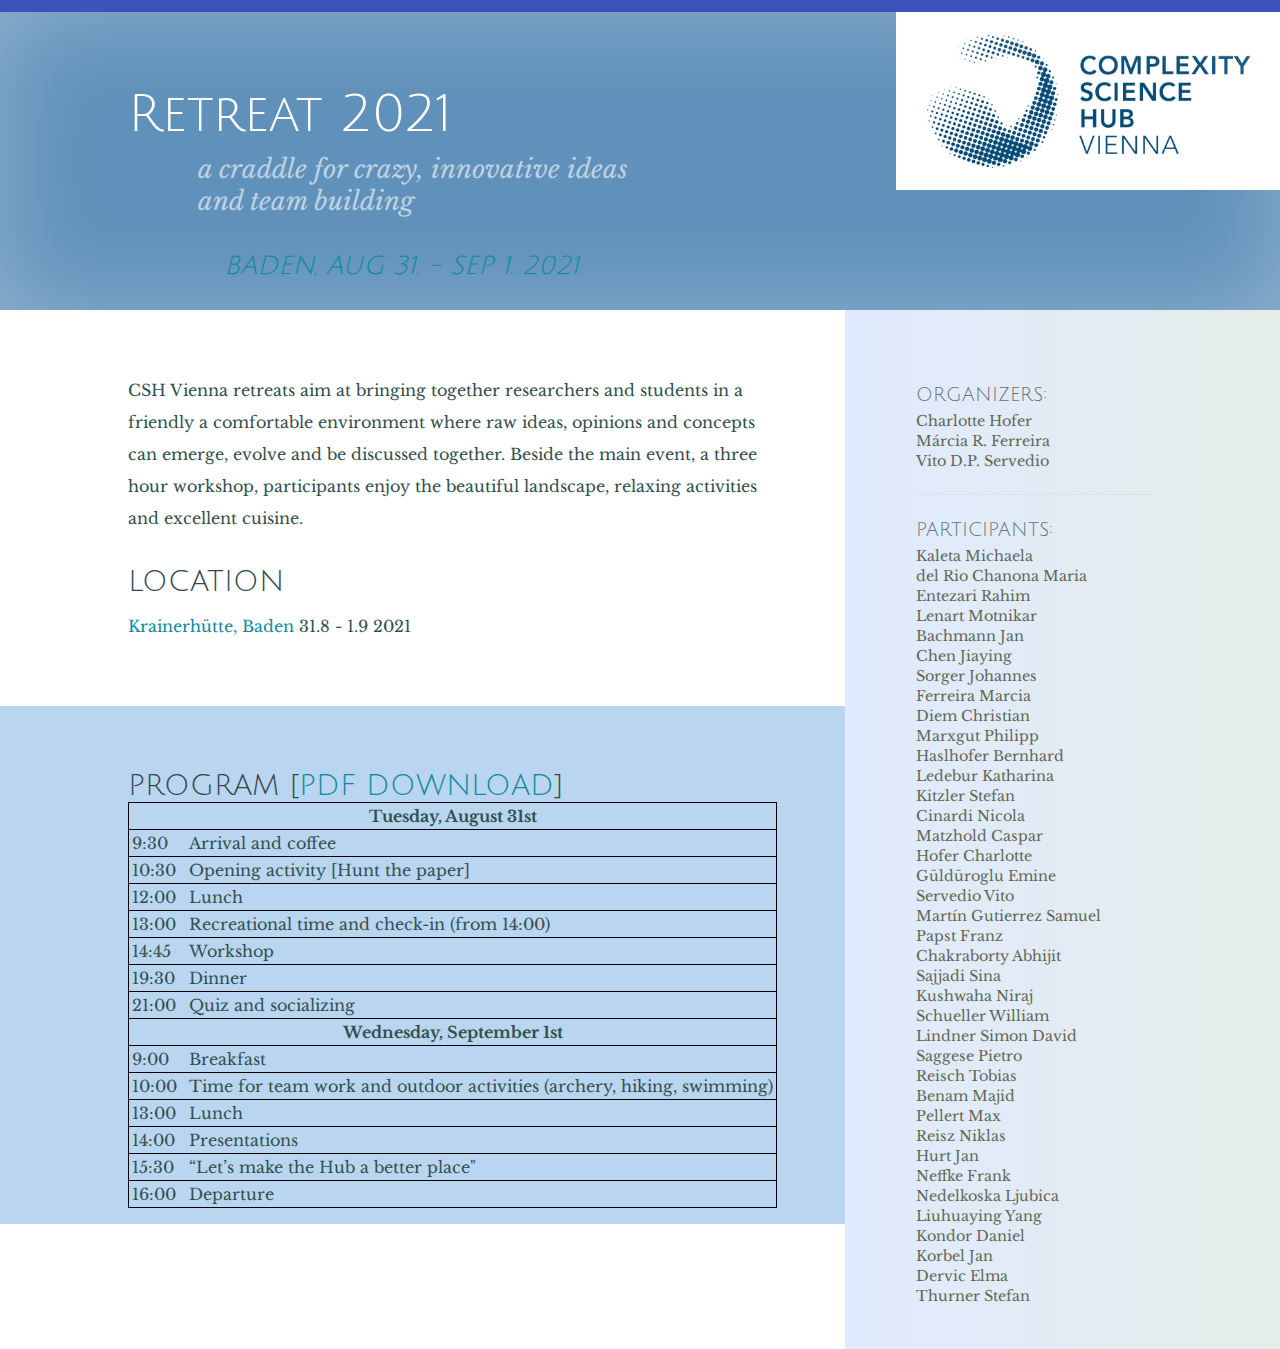
==== commit a559994b: "google fonts now allowed" ====
--- a/retreat21/index.html
+++ b/retreat21/index.html
@@ -56,7 +56,7 @@
 					<a href="https://www.krainerhuette.at/en/contact/arrival-krainerhuette/"> Krainerhütte, Baden</a>
 					31.8 - 1.9 2021
 			</p>
-			<h3>SLIDES</h3>
+			<!-- <h3>SLIDES</h3>
 			<ul>
 				<li><a href="presentations/Staab.pptx">Staab</a></li>
 				<li>Hotho (please request slides to him directly)</li>
@@ -66,7 +66,7 @@
 				<li><a href="presentations/Tadic.pdf">Tadic</a></li>
 				<li><a href="presentations/Sienkiewicz.pdf">Sienkiewicz</a></li>
 				<li><a href="presentations/Tessone.pdf">Tessone</a></li>
-			</ul>
+			</ul> -->
 		</div>
 
 		<div class="participation" id="zen-participation" role="article">
--- a/retreat21/pippo.css
+++ b/retreat21/pippo.css
@@ -1,16 +1,20 @@
-@import url(http://fonts.googleapis.com/css?family=Julius+Sans+One|Libre+Baskerville:400,400italic);-+@import url(https://fonts.googleapis.com/css?family=Julius+Sans+One|Libre+Baskerville:400,400italic);++
 /* base CSS */+
 * {   -webkit-box-sizing: border-box; /* Safari/Chrome, other WebKit */   -moz-box-sizing: border-box;    /* Firefox, other Gecko */   box-sizing: border-box;         /* Opera/IE 8+ */ } +
 html, body {   padding: 0;   margin: 0; }+
 body {   color: #325050;   background: #fff;@@ -36,33 +40,38 @@
   transition: all 0.25s ease-out;   text-decoration: none; }-  a:visited {+
+a:visited {     color: #925952;   }-  a:hover, a:focus {+
+a:hover, a:focus {     color: #0599c2;     text-decoration: underline;   }+
 abbr {   border: none;   text-transform: uppercase;   font-size: 0.9em;   letter-spacing: 0.01em; }+
 header {   height: 230px;   padding: 20px 0 70px 0; -  /* background: #6091ba 50% 0 url(CSH_Logo.png) no-repeat; /*old IE fallback */
+
+	/* background: #6091ba 50% 0 url(CSH_Logo.png) no-repeat; /*old IE fallback */
   background: #6091ba url("CSH_Logo.png") no-repeat right top;
-  background-size: 30%, auto, auto, cover;-  /*background-attachment: fixed, fixed, fixed, scroll;+  background-size: 30%, auto, auto, cover;
+	/*background-attachment: fixed, fixed, fixed, scroll;   background-image: url(CSH_Logo.png);   background-position: right top, 0 0, -5px -25px, 0 50%;   background-repeat: no-repeat;   background-size: 30%, auto, auto, cover;   text-align: left;
-  */+  */
 }
  h1, h2 {@@ -70,15 +79,15 @@
   margin: 0;   color: #fff;   font-weight: normal;-}+}
 h1 {   padding-top: 0;   padding-bottom: 5px;
   padding-left: 15px;   border-bottom: none;   font-family: 'Julius Sans One', sans-serif;-  font-size: 3.2em;-  /* text-transform: uppercase; */+  font-size: 3.2em;
+	/* text-transform: uppercase; */ } /* h1::before {   display: inline-block;@@ -92,8 +101,7 @@
   background-repeat: no-repeat;   background-size: 100%;   opacity: 0.6;-}
-*/+}*/
 h2 {   display: block;   padding-top: 5px;@@ -103,12 +111,12 @@
   color: rgba(255,255,255,0.6);   font-size: 1.6em;   font-style: italic;-}-/* h2::before {+}
+	/* h2::before {   content: " ";   padding: 50px;-}
-*/+}*/+
 h3 {   margin: 2em 0 0 0;   color: #2e484c;@@ -117,6 +125,7 @@
   font-weight: normal;   text-transform: uppercase; }+
 p {   margin: 0.75em 0;   line-height: 2;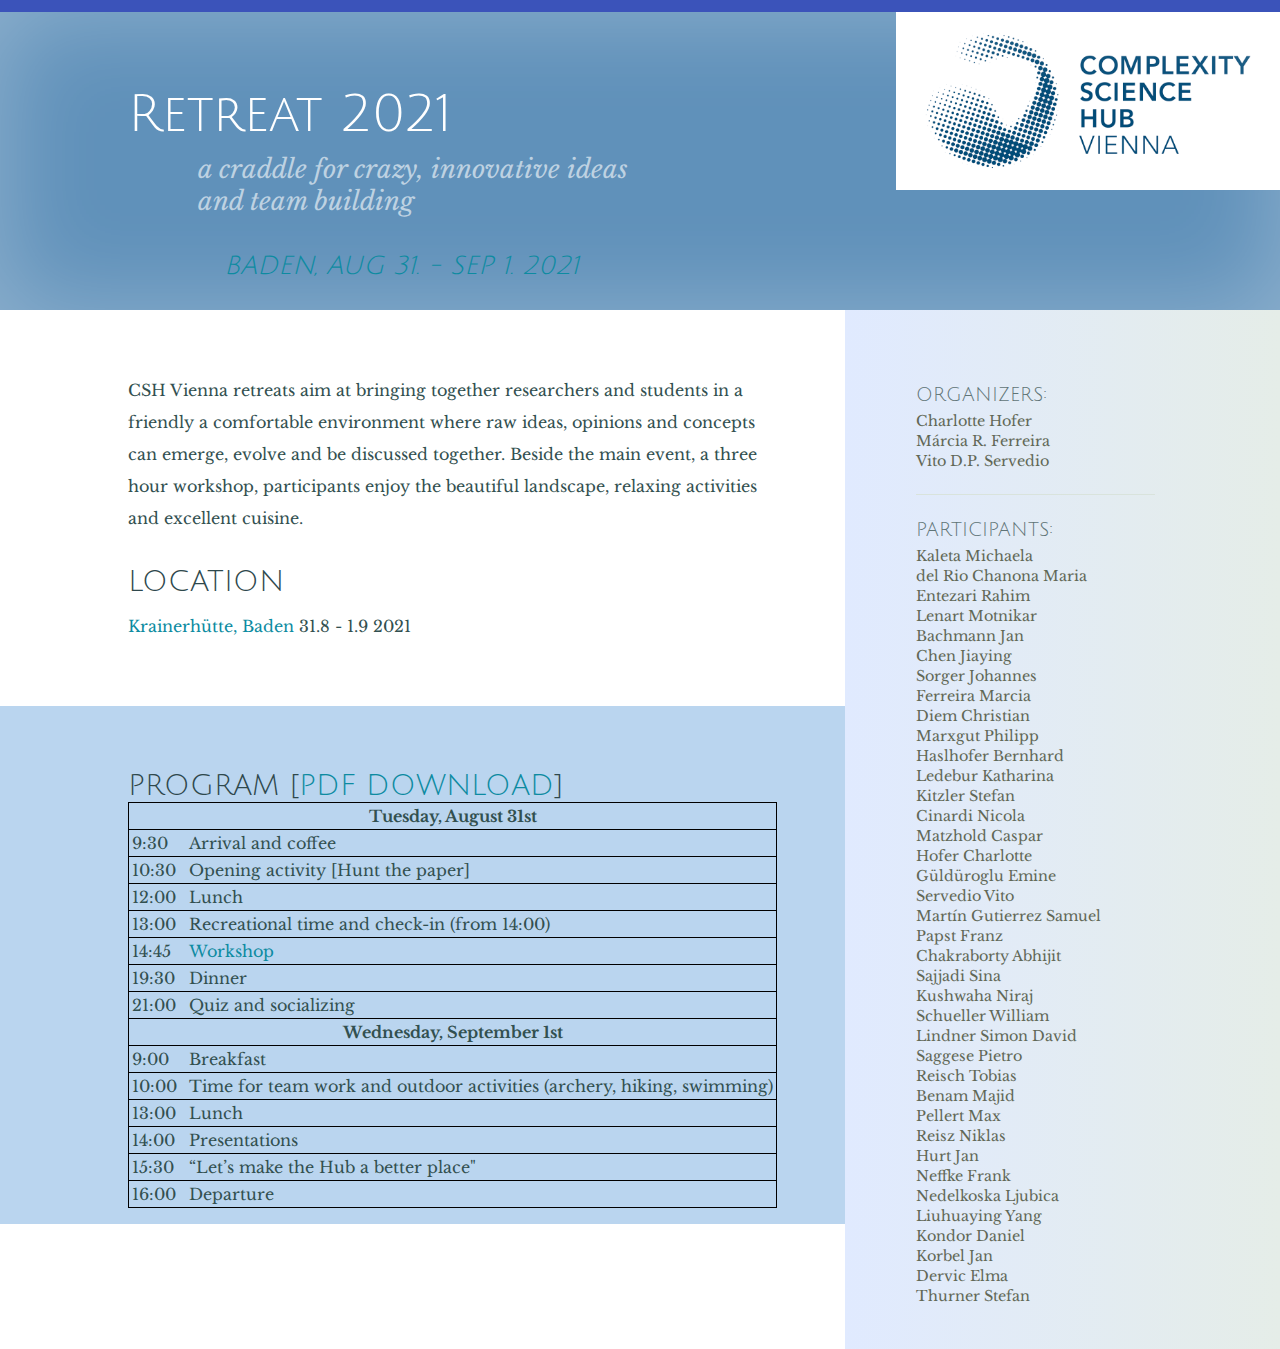
==== commit 801151b3: "publishable version" ====
--- a/retreat21/index.html
+++ b/retreat21/index.html
@@ -102,7 +102,7 @@
 						<td>14:45</td>
 						<td></td>
 						<td>
-							Workshop
+							<a href="workshop.html">Workshop</a>
 						</td>
 				</tr>
 				<tr>
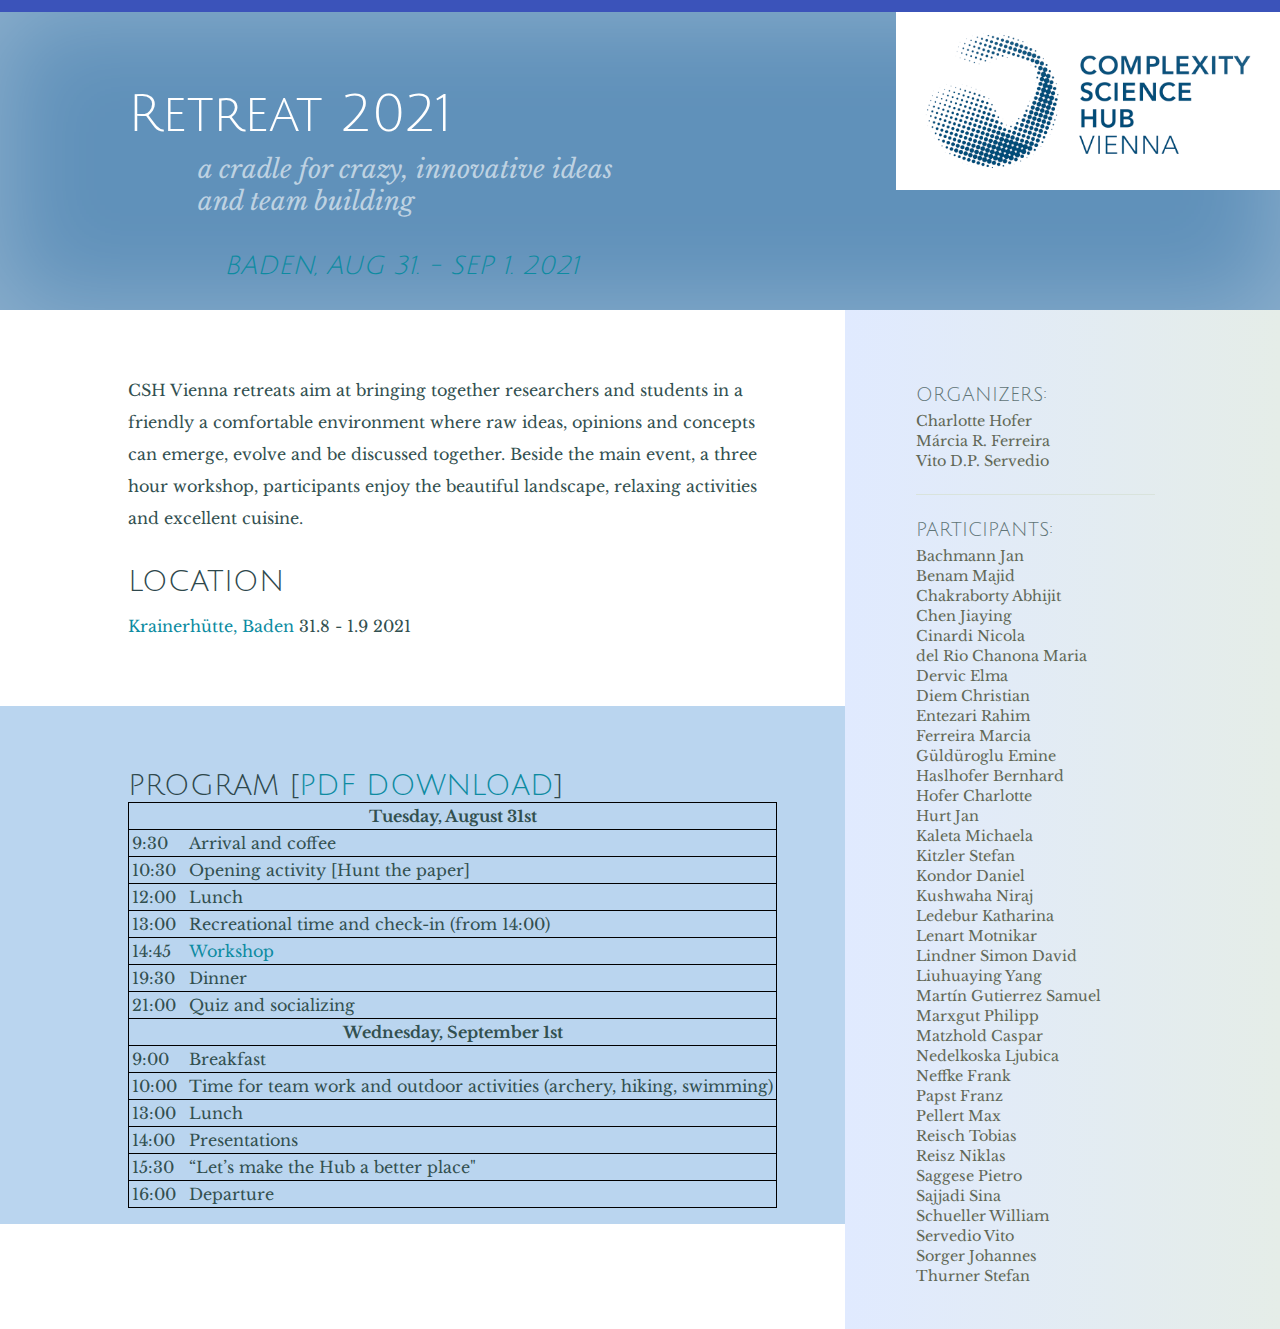
==== commit 6a1c3598: "typos" ====
--- a/retreat21/index.html
+++ b/retreat21/index.html
@@ -32,7 +32,7 @@
 	<section class="intro" id="zen-intro">
 		<header role="banner">
 			<h1>Retreat 2021</h1>
-			<h2>a craddle for crazy, innovative ideas<br/>
+			<h2>a cradle for crazy, innovative ideas<br/>
 			and team building<br/><br/>
 			<a href="https://www.krainerhuette.at/en/">Baden, Aug 31. - Sep 1. 2021</a>
 			</h2>
@@ -205,43 +205,43 @@
 						</li>
 					<li>
 						<a href="" class="design-name">Participants:</a>
+						<a href="" class="designer-name">Bachmann	Jan<br>
+						<a href="" class="designer-name">Benam	Majid<br>
+						<a href="" class="designer-name">Chakraborty	Abhijit<br>
+						<a href="" class="designer-name">Chen	Jiaying<br>
+						<a href="" class="designer-name">Cinardi	Nicola<br>
+						<a href="" class="designer-name">del Rio Chanona	Maria<br>
+						<a href="" class="designer-name">Dervic	Elma<br>
+						<a href="" class="designer-name">Diem	Christian<br>
+						<a href="" class="designer-name">Entezari	Rahim<br>
+						<a href="" class="designer-name">Ferreira	Marcia<br>
+						<a href="" class="designer-name">Güldüroglu	Emine<br>
+						<a href="" class="designer-name">Haslhofer	Bernhard<br>
+						<a href="" class="designer-name">Hofer	Charlotte<br>
+						<a href="" class="designer-name">Hurt	Jan<br>
 						<a href="" class="designer-name">Kaleta	Michaela</a><br>
-						<a href="" class="designer-name">del Rio Chanona	Maria<br>
-						<a href="" class="designer-name">Entezari	Rahim<br>
+						<a href="" class="designer-name">Kitzler	Stefan<br>
+						<a href="" class="designer-name">Kondor	Daniel<br>
+						<!-- <a href="" class="designer-name">Korbel	Jan<br> -->
+						<a href="" class="designer-name">Kushwaha	Niraj<br>
+						<a href="" class="designer-name">Ledebur	Katharina<br>
 						<a href="" class="designer-name">Lenart	Motnikar<br>
-						<a href="" class="designer-name">Bachmann	Jan<br>
-						<a href="" class="designer-name">Chen	Jiaying<br>
+						<a href="" class="designer-name">Lindner	Simon David<br>
+						<a href="" class="designer-name">Liuhuaying	Yang<br>
+						<a href="" class="designer-name">Martín Gutierrez	Samuel<br>
+						<a href="" class="designer-name">Marxgut	Philipp<br>
+						<a href="" class="designer-name">Matzhold	Caspar<br>
+						<a href="" class="designer-name">Nedelkoska	Ljubica<br>
+						<a href="" class="designer-name">Neffke	Frank<br>
+						<a href="" class="designer-name">Papst	Franz<br>
+						<a href="" class="designer-name">Pellert	Max<br>
+						<a href="" class="designer-name">Reisch	Tobias<br>
+						<a href="" class="designer-name">Reisz	Niklas<br>
+						<a href="" class="designer-name">Saggese	Pietro<br>
+						<a href="" class="designer-name">Sajjadi	Sina<br>
+						<a href="" class="designer-name">Schueller	William<br>
+						<a href="" class="designer-name">Servedio	Vito<br>
 						<a href="" class="designer-name">Sorger	Johannes<br>
-						<a href="" class="designer-name">Ferreira	Marcia<br>
-						<a href="" class="designer-name">Diem	Christian<br>
-						<a href="" class="designer-name">Marxgut	Philipp<br>
-						<a href="" class="designer-name">Haslhofer	Bernhard<br>
-						<a href="" class="designer-name">Ledebur	Katharina<br>
-						<a href="" class="designer-name">Kitzler	Stefan<br>
-						<a href="" class="designer-name">Cinardi	Nicola<br>
-						<a href="" class="designer-name">Matzhold	Caspar<br>
-						<a href="" class="designer-name">Hofer	Charlotte<br>
-						<a href="" class="designer-name">Güldüroglu	Emine<br>
-						<a href="" class="designer-name">Servedio	Vito<br>
-						<a href="" class="designer-name">Martín Gutierrez	Samuel<br>
-						<a href="" class="designer-name">Papst	Franz<br>
-						<a href="" class="designer-name">Chakraborty	Abhijit<br>
-						<a href="" class="designer-name">Sajjadi	Sina<br>
-						<a href="" class="designer-name">Kushwaha	Niraj<br>
-						<a href="" class="designer-name">Schueller	William<br>
-						<a href="" class="designer-name">Lindner	Simon David<br>
-						<a href="" class="designer-name">Saggese	Pietro<br>
-						<a href="" class="designer-name">Reisch	Tobias<br>
-						<a href="" class="designer-name">Benam	Majid<br>
-						<a href="" class="designer-name">Pellert	Max<br>
-						<a href="" class="designer-name">Reisz	Niklas<br>
-						<a href="" class="designer-name">Hurt	Jan<br>
-						<a href="" class="designer-name">Neffke	Frank<br>
-						<a href="" class="designer-name">Nedelkoska	Ljubica<br>
-						<a href="" class="designer-name">Liuhuaying	Yang<br>
-						<a href="" class="designer-name">Kondor	Daniel<br>
-						<a href="" class="designer-name">Korbel	Jan<br>
-						<a href="" class="designer-name">Dervic	Elma<br>
 						<a href="" class="designer-name">Thurner	Stefan<br>
 
 					</li>
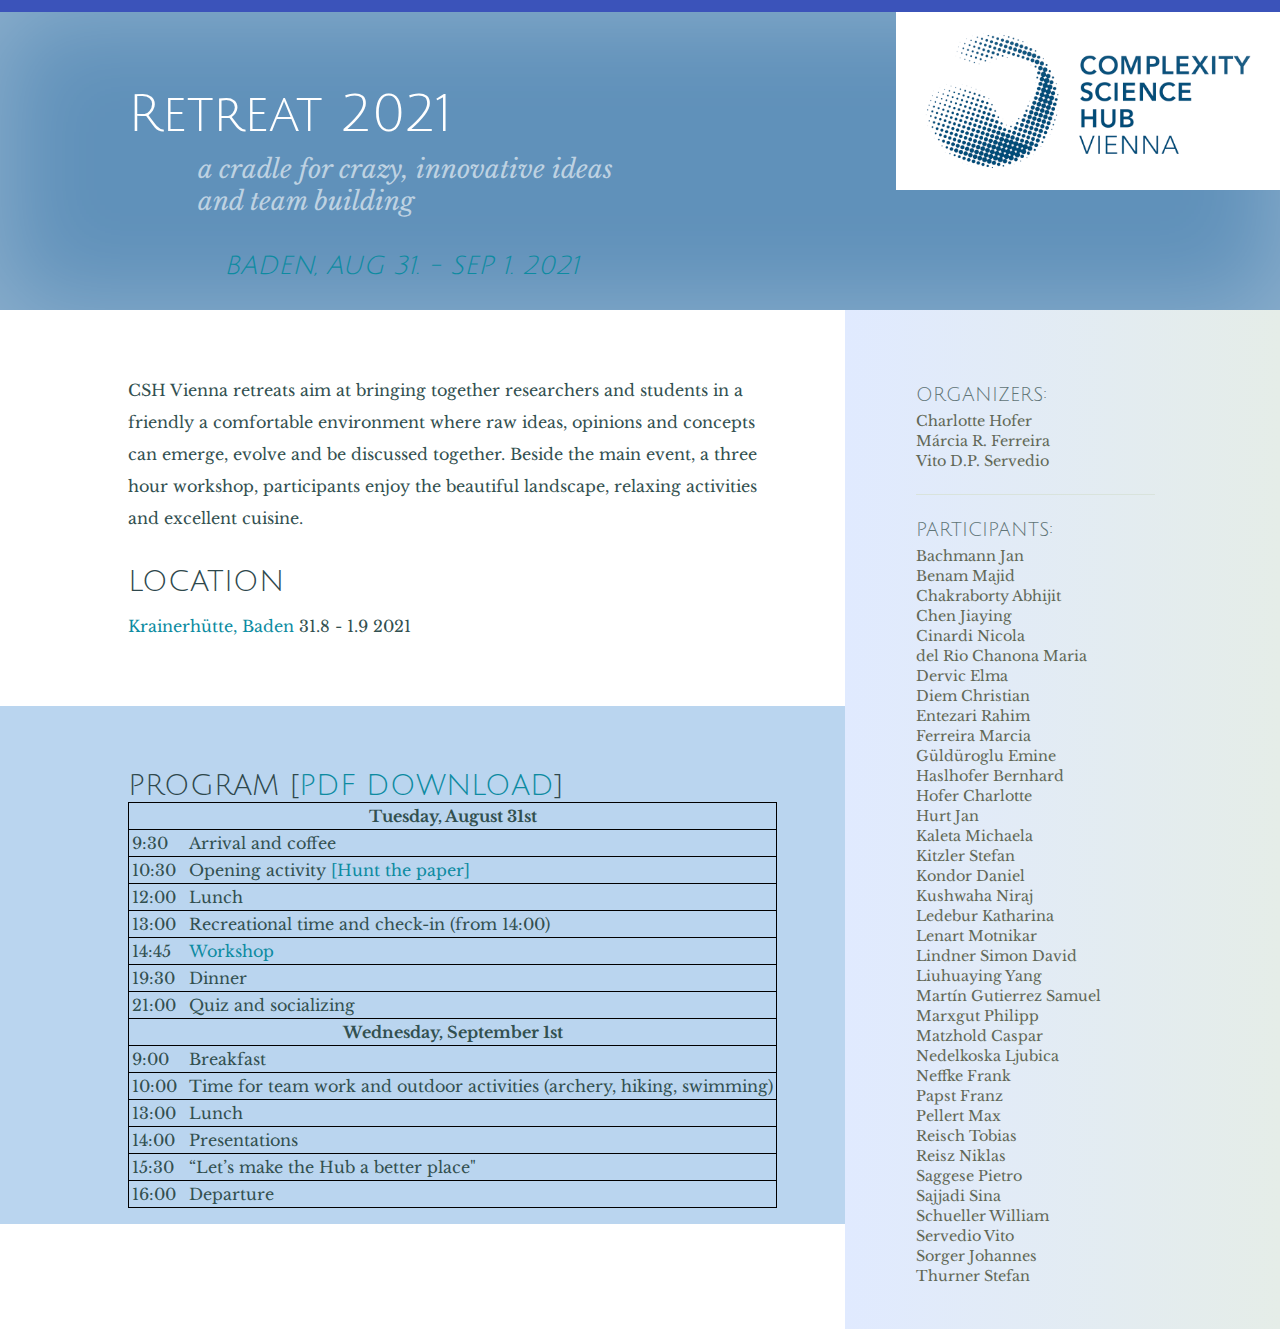
==== commit bbfe7262: "huntthepaper web page" ====
--- a/retreat21/index.html
+++ b/retreat21/index.html
@@ -2,6 +2,8 @@
 <html lang="en">
 <head>
 	<meta charset="utf-8">
+	<meta name="robots" content="noindex">
+
 	<title>CSH Vienna retreat 2021</title>
 
 	<link rel="stylesheet" media="screen" href="pippo.css">
@@ -82,7 +84,7 @@
 				<tr>
 						<td>10:30</td>
 						<td></td>
-						<td>Opening activity [Hunt the paper]</td>
+						<td>Opening activity <a href="huntthepaper.html">[Hunt the paper]</a></td>
 				</tr>
 				<tr>
 						<td>12:00</td>
